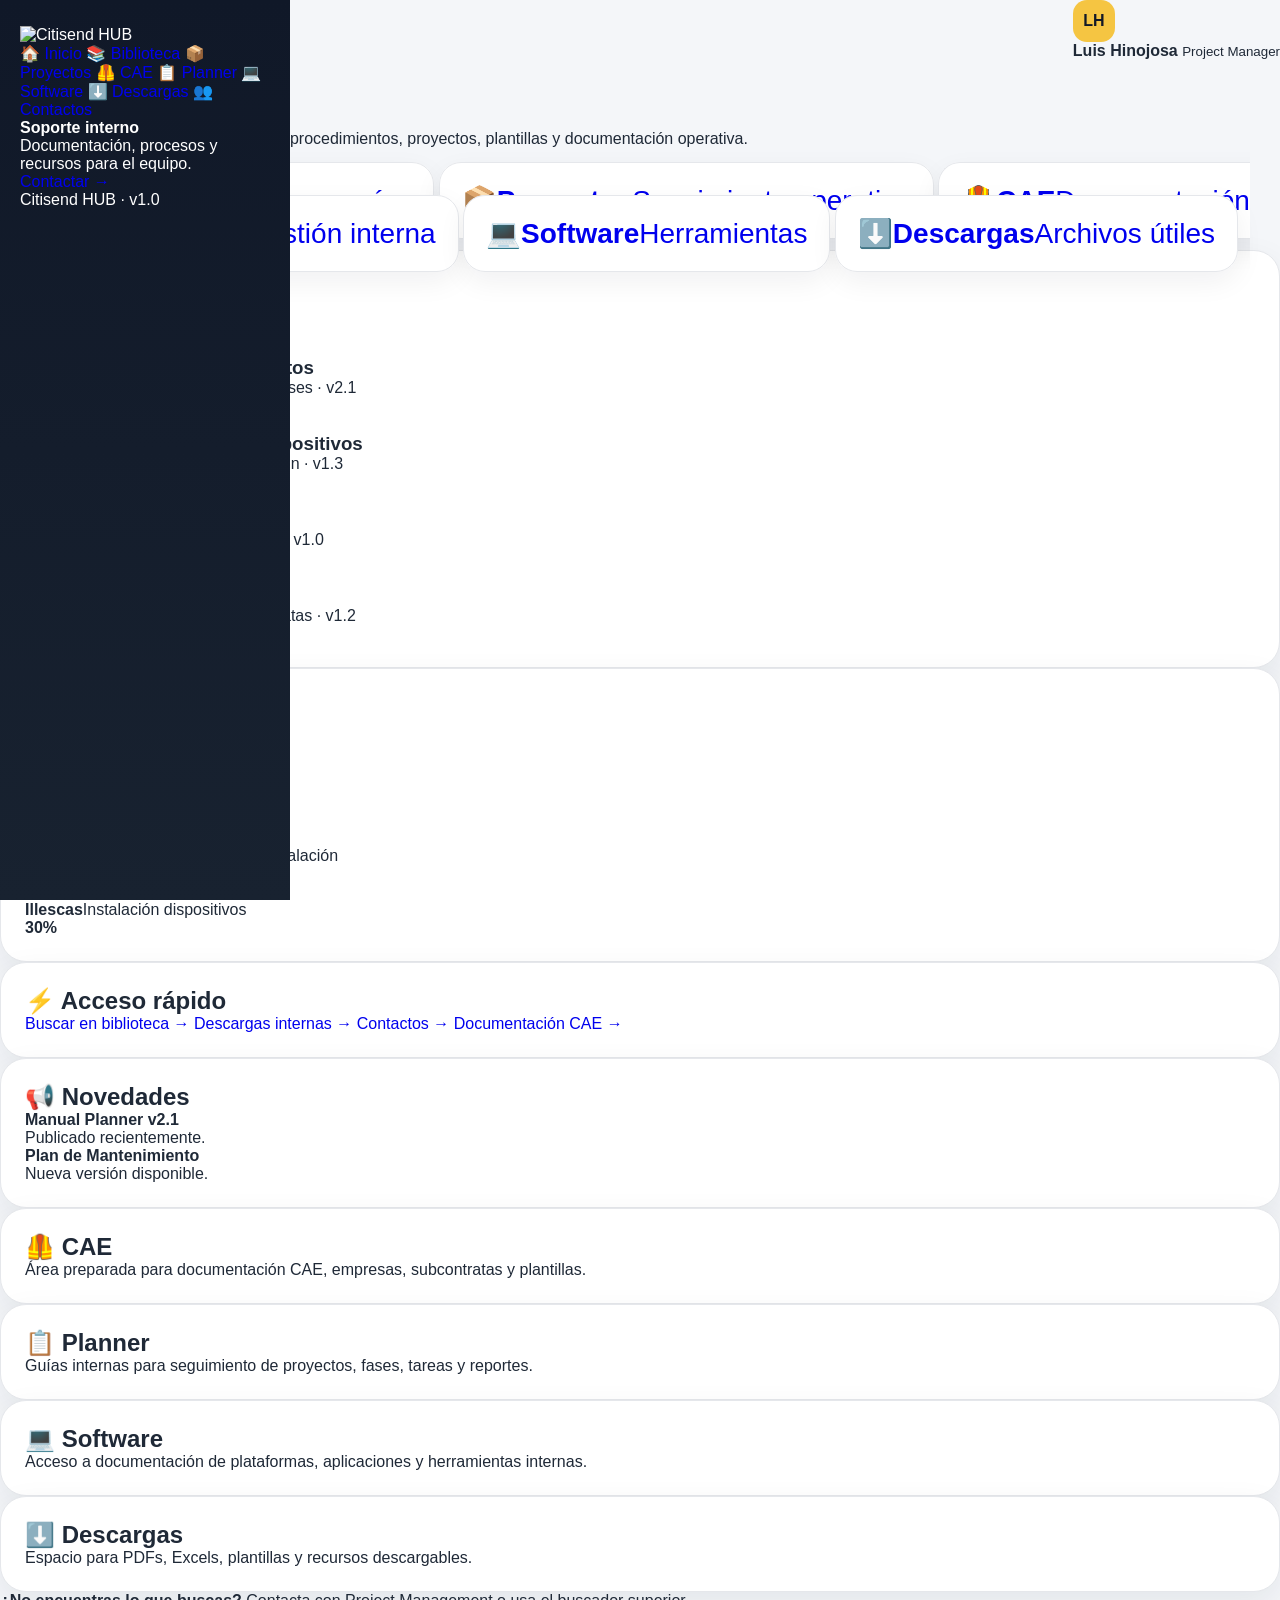
==== index.html @ 355d7759 "Add files via upload" ====
<!DOCTYPE html>
<html lang="es">
<head>
  <meta charset="UTF-8" />
  <meta name="viewport" content="width=device-width, initial-scale=1.0" />
  <title>Citisend HUB</title>
  <link rel="stylesheet" href="assets/style.css" />
</head>
<body>
  <div class="app-shell">
    <aside class="sidebar">
      <div class="brand-block">
        <img src="assets/logo-citisend.png" alt="Citisend" class="brand-logo" />
        <span class="brand-pill">HUB</span>
      </div>

      <nav class="nav-menu">
        <a href="#inicio" class="active">🏠 <span>Inicio</span></a>
        <a href="#biblioteca">📚 <span>Biblioteca</span></a>
        <a href="#proyectos">📦 <span>Proyectos</span></a>
        <a href="#cae">🦺 <span>CAE</span></a>
        <a href="#planner">📋 <span>Planner</span></a>
        <a href="#software">💻 <span>Software</span></a>
        <a href="#descargas">⬇️ <span>Descargas</span></a>
        <a href="#contactos">👥 <span>Contactos</span></a>
      </nav>

      <div class="sidebar-card">
        <strong>Soporte interno</strong>
        <p>Documentación, procesos y recursos para el equipo.</p>
        <a href="#contactos">Contactar →</a>
      </div>

      <div class="version">Citisend HUB · v1.0</div>
    </aside>

    <main class="main">
      <header class="topbar">
        <div class="search">
          <span>🔍</span>
          <input id="searchInput" type="text" placeholder="Buscar manual, proyecto, plantilla o categoría..." onkeyup="searchDocuments()" />
        </div>
        <div class="profile">
          <div class="avatar">LH</div>
          <div>
            <strong>Luis Hinojosa</strong>
            <small>Project Manager</small>
          </div>
        </div>
      </header>

      <section id="inicio" class="hero">
        <div class="hero-copy">
          <span class="label">Portal interno</span>
          <h1>Citisend <mark>HUB</mark></h1>
          <p>Centro interno para consultar manuales, procedimientos, proyectos, plantillas y documentación operativa.</p>
          <div class="hero-actions">
            <a href="#biblioteca" class="btn primary">Ver biblioteca</a>
            <a href="#proyectos" class="btn secondary">Ver proyectos</a>
          </div>
        </div>
        <div class="hero-logo-card">
          <img src="assets/logo-citisend.png" alt="Citisend" />
        </div>
      </section>

      <section class="quick-access">
        <a href="#biblioteca" class="quick-card">📚<strong>Biblioteca</strong><span>Manuales y guías</span></a>
        <a href="#proyectos" class="quick-card">📦<strong>Proyectos</strong><span>Seguimiento operativo</span></a>
        <a href="#cae" class="quick-card">🦺<strong>CAE</strong><span>Documentación CAE</span></a>
        <a href="#planner" class="quick-card">📋<strong>Planner</strong><span>Gestión interna</span></a>
        <a href="#software" class="quick-card">💻<strong>Software</strong><span>Herramientas</span></a>
        <a href="#descargas" class="quick-card">⬇️<strong>Descargas</strong><span>Archivos útiles</span></a>
      </section>

      <section class="dashboard">
        <div id="biblioteca" class="panel documents-panel">
          <div class="panel-head">
            <div>
              <span class="label">Biblioteca</span>
              <h2>Últimos documentos</h2>
            </div>
            <a href="#">Ver todos →</a>
          </div>

          <div class="documents" id="documentList">
            <article class="document" data-search="planner proyectos teams fases gestion">
              <div class="file-icon pdf">PDF</div>
              <div class="document-info">
                <h3>Manual de Gestión de Proyectos</h3>
                <p>Planner · Teams · Seguimiento por fases · v2.1</p>
              </div>
              <a href="#" class="download">Abrir</a>
            </article>

            <article class="document" data-search="instalacion dispositivos campo bluetooth configuracion">
              <div class="file-icon html">HTML</div>
              <div class="document-info">
                <h3>Manual de Instalación de Dispositivos</h3>
                <p>Instalación · Configuración · Validación · v1.3</p>
              </div>
              <a href="#" class="download">Abrir</a>
            </article>

            <article class="document" data-search="mantenimiento preventivo correctivo incidencias">
              <div class="file-icon pdf">PDF</div>
              <div class="document-info">
                <h3>Plan de Mantenimiento</h3>
                <p>Preventivo · Correctivo · Incidencias · v1.0</p>
              </div>
              <a href="#" class="download">Abrir</a>
            </article>

            <article class="document" data-search="cae coordinacion actividades empresariales subcontratas">
              <div class="file-icon doc">DOC</div>
              <div class="document-info">
                <h3>Documentación CAE</h3>
                <p>Coordinación · Empresas · Subcontratas · v1.2</p>
              </div>
              <a href="#" class="download">Abrir</a>
            </article>
          </div>
        </div>

        <div id="proyectos" class="panel projects-panel">
          <div class="panel-head">
            <div>
              <span class="label">Operaciones</span>
              <h2>Proyectos en curso</h2>
            </div>
          </div>

          <div class="project-list">
            <div class="project"><div><strong>Granada</strong><span>Implantación · Fase 1.2</span></div><b>78%</b><div class="bar"><i style="width:78%"></i></div></div>
            <div class="project"><div><strong>Avilés</strong><span>Mantenimiento y correctivo</span></div><b>62%</b><div class="bar"><i style="width:62%"></i></div></div>
            <div class="project"><div><strong>Alcalá de Guadaíra</strong><span>Seguimiento instalación</span></div><b>45%</b><div class="bar"><i style="width:45%"></i></div></div>
            <div class="project"><div><strong>Illescas</strong><span>Instalación dispositivos</span></div><b>30%</b><div class="bar"><i style="width:30%"></i></div></div>
          </div>
        </div>

        <aside class="right-column">
          <div class="panel small-panel">
            <h2>⚡ Acceso rápido</h2>
            <a href="#biblioteca">Buscar en biblioteca →</a>
            <a href="#descargas">Descargas internas →</a>
            <a href="#contactos">Contactos →</a>
            <a href="#cae">Documentación CAE →</a>
          </div>

          <div class="panel small-panel news">
            <h2>📢 Novedades</h2>
            <p><strong>Manual Planner v2.1</strong><br />Publicado recientemente.</p>
            <p><strong>Plan de Mantenimiento</strong><br />Nueva versión disponible.</p>
          </div>
        </aside>
      </section>

      <section id="cae" class="section-row">
        <div class="panel"><h2>🦺 CAE</h2><p>Área preparada para documentación CAE, empresas, subcontratas y plantillas.</p></div>
        <div id="planner" class="panel"><h2>📋 Planner</h2><p>Guías internas para seguimiento de proyectos, fases, tareas y reportes.</p></div>
      </section>

      <section id="software" class="section-row">
        <div class="panel"><h2>💻 Software</h2><p>Acceso a documentación de plataformas, aplicaciones y herramientas internas.</p></div>
        <div id="descargas" class="panel"><h2>⬇️ Descargas</h2><p>Espacio para PDFs, Excels, plantillas y recursos descargables.</p></div>
      </section>

      <section id="contactos" class="info-strip">
        <strong>¿No encuentras lo que buscas?</strong>
        <span>Contacta con Project Management o usa el buscador superior.</span>
      </section>
    </main>
  </div>

  <script src="assets/app.js"></script>
</body>
</html>
---- assets/style.css ----
:root{
  --dark:#101828;
  --dark-2:#182230;
  --yellow:#f5c542;
  --bg:#f4f6f9;
  --card:#ffffff;
  --text:#1f2937;
  --muted:#667085;
  --line:#e5e7eb;
  --shadow:0 18px 45px rgba(16,24,40,.10);
}

*{
  box-sizing:border-box;
  margin:0;
  padding:0;
}

body{
  font-family:Inter,Segoe UI,Arial,sans-serif;
  background:var(--bg);
  color:var(--text);
}

a{
  text-decoration:none;
}

.hub-layout{
  display:flex;
  min-height:100vh;
}

.sidebar{
  width:290px;
  background:linear-gradient(180deg,var(--dark),var(--dark-2));
  color:white;
  padding:26px 20px;
  position:fixed;
  height:100vh;
  overflow:auto;
}

.sidebar-logo{
  display:flex;
  align-items:center;
  gap:14px;
  margin-bottom:36px;
}

.sidebar-logo img{
  width:145px;
  max-height:54px;
  object-fit:contain;
  background:white;
  padding:8px;
  border-radius:14px;
}

.sidebar-logo span{
  background:var(--yellow);
  color:#111827;
  padding:6px 10px;
  border-radius:999px;
  font-weight:800;
  font-size:13px;
}

.sidebar-menu{
  display:flex;
  flex-direction:column;
  gap:8px;
}

.sidebar-menu a{
  color:#cbd5e1;
  padding:13px 14px;
  border-radius:14px;
  font-weight:600;
  transition:.2s;
}

.sidebar-menu a:hover,
.sidebar-menu a.active{
  background:rgba(245,197,66,.16);
  color:white;
}

.help-card{
  background:rgba(255,255,255,.08);
  border:1px solid rgba(255,255,255,.10);
  border-radius:20px;
  padding:18px;
  margin-top:30px;
}

.help-card h3{
  font-size:17px;
  margin-bottom:8px;
}

.help-card p{
  color:#cbd5e1;
  font-size:14px;
  line-height:1.5;
  margin-bottom:12px;
}

.help-card a{
  color:var(--yellow);
  font-weight:700;
}

.sidebar-footer{
  margin-top:28px;
  color:#94a3b8;
  font-size:13px;
  display:flex;
  flex-direction:column;
  gap:4px;
}

.main-content{
  margin-left:290px;
  width:calc(100% - 290px);
  padding:24px;
}

.topbar{
  display:flex;
  justify-content:space-between;
  align-items:center;
  gap:20px;
  margin-bottom:24px;
}

.search-box{
  flex:1;
  background:white;
  border:1px solid var(--line);
  border-radius:18px;
  padding:14px 18px;
  display:flex;
  align-items:center;
  gap:10px;
  box-shadow:0 8px 24px rgba(16,24,40,.05);
}

.search-box input{
  border:0;
  outline:0;
  width:100%;
  font-size:15px;
}

.user-box{
  background:white;
  border:1px solid var(--line);
  border-radius:18px;
  padding:10px 14px;
  display:flex;
  align-items:center;
  gap:12px;
  min-width:230px;
  box-shadow:0 8px 24px rgba(16,24,40,.05);
}

.avatar{
  width:42px;
  height:42px;
  border-radius:14px;
  background:var(--yellow);
  color:#111827;
  display:flex;
  align-items:center;
  justify-content:center;
  font-weight:900;
}

.user-box strong{
  display:block;
  font-size:14px;
}

.user-box span{
  display:block;
  font-size:12px;
  color:var(--muted);
}

.hero-card{
  background:
    radial-gradient(circle at top right,rgba(245,197,66,.35),transparent 28%),
    linear-gradient(135deg,#111827,#263445);
  color:white;
  border-radius:30px;
  padding:46px;
  display:flex;
  align-items:center;
  gap:36px;
  box-shadow:var(--shadow);
}

.hero-logo{
  width:190px;
  min-width:190px;
  height:120px;
  background:white;
  border-radius:26px;
  display:flex;
  align-items:center;
  justify-content:center;
  padding:22px;
}

.hero-logo img{
  width:100%;
  max-height:78px;
  object-fit:contain;
}

.hero-text p:first-child{
  color:var(--yellow);
  font-weight:800;
  text-transform:uppercase;
  letter-spacing:1.5px;
  font-size:13px;
  margin-bottom:8px;
}

.hero-text h1{
  font-size:52px;
  line-height:1.05;
  margin-bottom:16px;
}

.hero-text h1 span{
  color:var(--yellow);
}

.hero-text p:last-child{
  color:#d0d5dd;
  font-size:18px;
  line-height:1.7;
  max-width:760px;
}

.quick-grid{
  display:grid;
  grid-template-columns:repeat(6,1fr);
  gap:16px;
  margin:24px 0;
}

.quick-card{
  background:white;
  border:1px solid var(--line);
  border-radius:22px;
  padding:22px;
  box-shadow:0 10px 28px rgba(16,24,40,.06);
  transition:.2s;
  font-size:28px;
}

.quick-card:hover{
  transform:translateY(-4px);
  box-shadow:var(--shadow);
}

.quick-card h3{
  font-size:16px;
  margin:12px 0 6px;
}

.quick-card p{
  font-size:13px;
  color:var(--muted);
  line-height:1.4;
}

.dashboard-grid{
  display:grid;
  grid-template-columns:1.35fr 1fr .75fr;
  gap:20px;
  align-items:start;
}

.panel{
  background:white;
  border:1px solid var(--line);
  border-radius:26px;
  padding:24px;
  box-shadow:0 12px 34px rgba(16,24,40,.07);
}

.panel-header{
  display:flex;
  justify-content:space-between;
  align-items:center;
  gap:12px;
  margin-bottom:18px;
}

.panel-header h2,
.mini-panel h2{
  font-size:20px;
}

.panel-header a{
  color:#111827;
  font-weight:800;
  font-size:14px;
}

.document-list{
  display:flex;
  flex-direction:column;
  gap:12px;
}

.document-card{
  display:flex;
  align-items:center;
  gap:14px;
  padding:14px;
  border:1px solid var(--line);
  border-radius:18px;
  transition:.2s;
}

.document-card:hover{
  background:#f9fafb;
  transform:translateX(3px);
}

.doc-icon{
  width:52px;
  height:52px;
  min-width:52px;
  border-radius:16px;
  display:flex;
  align-items:center;
  justify-content:center;
  font-size:12px;
  font-weight:900;
}

.doc-icon.pdf{
  background:#fee4e2;
  color:#b42318;
}

.doc-icon.html{
  background:#dcfae6;
  color:#067647;
}

.document-card h3{
  font-size:15px;
  margin-bottom:5px;
}

.document-card p{
  font-size:13px;
  color:var(--muted);
}

.document-card a{
  margin-left:auto;
  color:#111827;
  background:#f2f4f7;
  border-radius:12px;
  width:38px;
  height:38px;
  display:flex;
  align-items:center;
  justify-content:center;
}

.project-list{
  display:flex;
  flex-direction:column;
  gap:18px;
}

.project-item{
  padding:16px;
  border:1px solid var(--line);
  border-radius:18px;
}

.project-item strong{
  display:block;
  margin-bottom:5px;
}

.project-item span{
  color:var(--muted);
  font-size:13px;
}

.progress{
  height:9px;
  background:#eef2f6;
  border-radius:999px;
  margin-top:14px;
  overflow:hidden;
}

.progress div{
  height:100%;
  background:linear-gradient(90deg,var(--yellow),#ffdc73);
  border-radius:999px;
}

.side-panels{
  display:flex;
  flex-direction:column;
  gap:20px;
}

.mini-panel{
  display:flex;
  flex-direction:column;
  gap:13px;
}

.mini-panel a{
  color:#111827;
  background:#f8fafc;
  border:1px solid var(--line);
  border-radius:14px;
  padding:12px;
  font-weight:700;
}

.mini-panel p{
  color:var(--muted);
  font-size:14px;
  line-height:1.5;
}

.info-bar{
  margin-top:24px;
  background:#fff8df;
  border:1px solid #ffe8a3;
  border-radius:22px;
  padding:18px 22px;
  display:flex;
  justify-content:space-between;
  gap:16px;
  align-items:center;
  color:#6b5300;
  font-weight:700;
}

.info-bar a{
  color:#111827;
}

@media(max-width:1200px){
  .quick-grid{
    grid-template-columns:repeat(3,1fr);
  }

  .dashboard-grid{
    grid-template-columns:1fr;
  }
}

@media(max-width:850px){
  .hub-layout{
    flex-direction:column;
  }

  .sidebar{
    position:relative;
    width:100%;
    height:auto;
  }

  .main-content{
    margin-left:0;
    width:100%;
  }

  .topbar{
    flex-direction:column;
    align-items:stretch;
  }

  .user-box{
    width:100%;
  }

  .hero-card{
    flex-direction:column;
    text-align:center;
    padding:30px 22px;
  }

  .hero-logo{
    width:170px;
    min-width:170px;
  }

  .hero-text h1{
    font-size:38px;
  }

  .quick-grid{
    grid-template-columns:1fr 1fr;
  }

  .info-bar{
    flex-direction:column;
    align-items:flex-start;
  }
}

@media(max-width:520px){
  .main-content{
    padding:14px;
  }

  .quick-grid{
    grid-template-columns:1fr;
  }

  .sidebar-logo{
    flex-direction:column;
    align-items:flex-start;
  }

  .hero-text h1{
    font-size:32px;
  }

  .document-card{
    align-items:flex-start;
  }
}
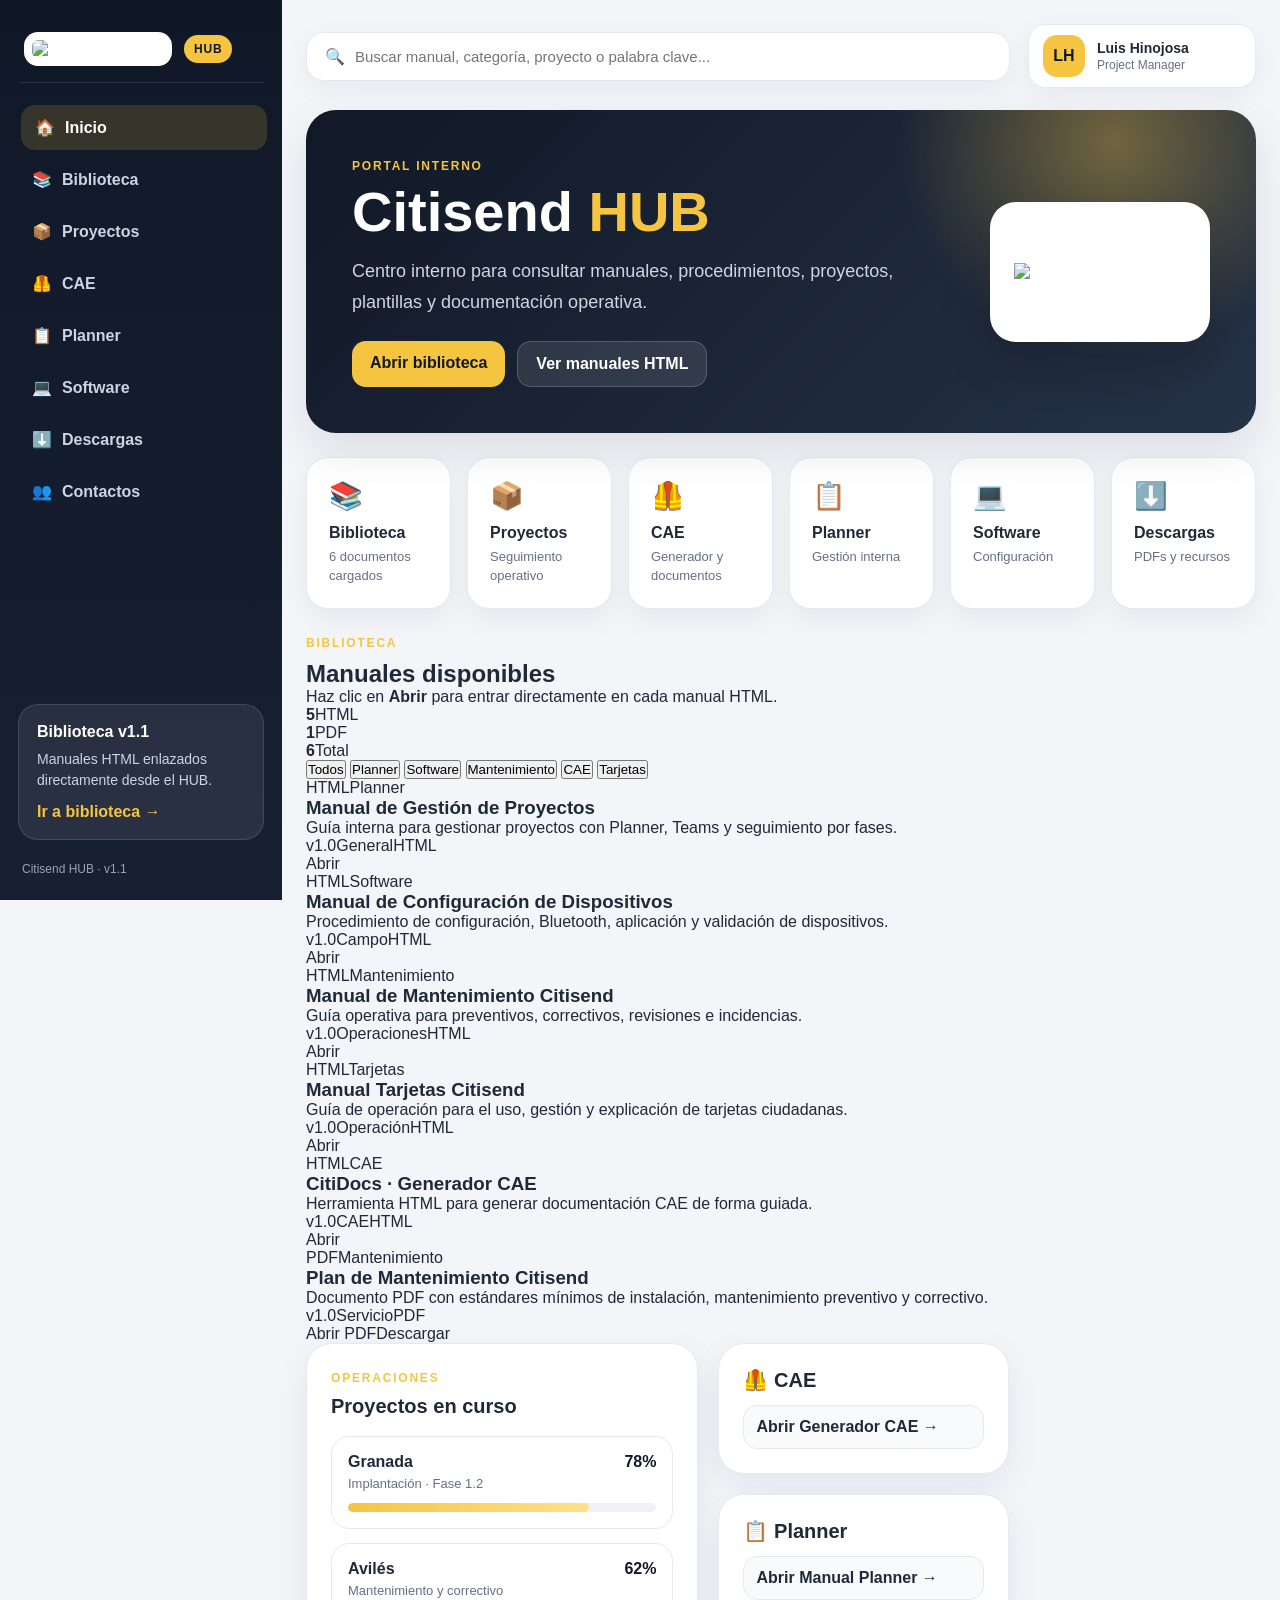
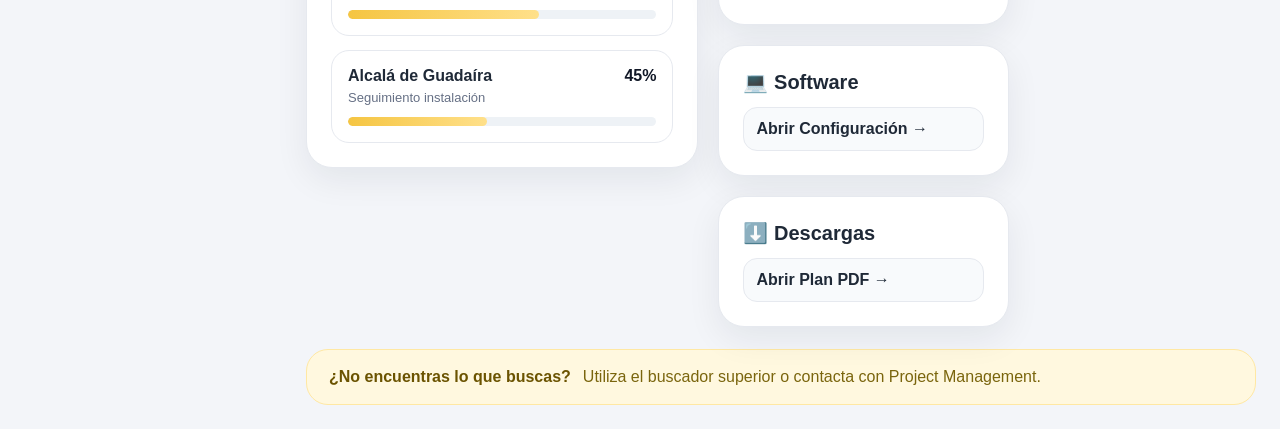
==== commit 69f9e901: "Add files via upload" ====
--- a/index.html
+++ b/index.html
@@ -3,8 +3,8 @@
 <head>
   <meta charset="UTF-8" />
   <meta name="viewport" content="width=device-width, initial-scale=1.0" />
-  <title>Citisend HUB</title>
-  <link rel="stylesheet" href="assets/style.css" />
+  <title>Citisend HUB · Biblioteca</title>
+  <link rel="stylesheet" href="assets/style.css?v=1.1" />
 </head>
 <body>
   <div class="app-shell">
@@ -26,19 +26,19 @@
       </nav>
 
       <div class="sidebar-card">
-        <strong>Soporte interno</strong>
-        <p>Documentación, procesos y recursos para el equipo.</p>
-        <a href="#contactos">Contactar →</a>
+        <strong>Biblioteca v1.1</strong>
+        <p>Manuales HTML enlazados directamente desde el HUB.</p>
+        <a href="#biblioteca">Ir a biblioteca →</a>
       </div>
 
-      <div class="version">Citisend HUB · v1.0</div>
+      <div class="version">Citisend HUB · v1.1</div>
     </aside>
 
     <main class="main">
       <header class="topbar">
         <div class="search">
           <span>🔍</span>
-          <input id="searchInput" type="text" placeholder="Buscar manual, proyecto, plantilla o categoría..." onkeyup="searchDocuments()" />
+          <input id="searchInput" type="text" placeholder="Buscar manual, categoría, proyecto o palabra clave..." oninput="filterLibrary()" />
         </div>
         <div class="profile">
           <div class="avatar">LH</div>
@@ -55,8 +55,8 @@
           <h1>Citisend <mark>HUB</mark></h1>
           <p>Centro interno para consultar manuales, procedimientos, proyectos, plantillas y documentación operativa.</p>
           <div class="hero-actions">
-            <a href="#biblioteca" class="btn primary">Ver biblioteca</a>
-            <a href="#proyectos" class="btn secondary">Ver proyectos</a>
+            <a href="#biblioteca" class="btn primary">Abrir biblioteca</a>
+            <a href="#manuales-html" class="btn secondary">Ver manuales HTML</a>
           </div>
         </div>
         <div class="hero-logo-card">
@@ -65,113 +65,115 @@
       </section>
 
       <section class="quick-access">
-        <a href="#biblioteca" class="quick-card">📚<strong>Biblioteca</strong><span>Manuales y guías</span></a>
+        <a href="#biblioteca" class="quick-card">📚<strong>Biblioteca</strong><span>6 documentos cargados</span></a>
         <a href="#proyectos" class="quick-card">📦<strong>Proyectos</strong><span>Seguimiento operativo</span></a>
-        <a href="#cae" class="quick-card">🦺<strong>CAE</strong><span>Documentación CAE</span></a>
+        <a href="#cae" class="quick-card">🦺<strong>CAE</strong><span>Generador y documentos</span></a>
         <a href="#planner" class="quick-card">📋<strong>Planner</strong><span>Gestión interna</span></a>
-        <a href="#software" class="quick-card">💻<strong>Software</strong><span>Herramientas</span></a>
-        <a href="#descargas" class="quick-card">⬇️<strong>Descargas</strong><span>Archivos útiles</span></a>
+        <a href="#software" class="quick-card">💻<strong>Software</strong><span>Configuración</span></a>
+        <a href="#descargas" class="quick-card">⬇️<strong>Descargas</strong><span>PDFs y recursos</span></a>
       </section>
 
-      <section class="dashboard">
-        <div id="biblioteca" class="panel documents-panel">
-          <div class="panel-head">
-            <div>
-              <span class="label">Biblioteca</span>
-              <h2>Últimos documentos</h2>
-            </div>
-            <a href="#">Ver todos →</a>
+      <section id="biblioteca" class="library-panel">
+        <div class="library-header">
+          <div>
+            <span class="label">Biblioteca</span>
+            <h2>Manuales disponibles</h2>
+            <p>Haz clic en <strong>Abrir</strong> para entrar directamente en cada manual HTML.</p>
           </div>
-
-          <div class="documents" id="documentList">
-            <article class="document" data-search="planner proyectos teams fases gestion">
-              <div class="file-icon pdf">PDF</div>
-              <div class="document-info">
-                <h3>Manual de Gestión de Proyectos</h3>
-                <p>Planner · Teams · Seguimiento por fases · v2.1</p>
-              </div>
-              <a href="#" class="download">Abrir</a>
-            </article>
-
-            <article class="document" data-search="instalacion dispositivos campo bluetooth configuracion">
-              <div class="file-icon html">HTML</div>
-              <div class="document-info">
-                <h3>Manual de Instalación de Dispositivos</h3>
-                <p>Instalación · Configuración · Validación · v1.3</p>
-              </div>
-              <a href="#" class="download">Abrir</a>
-            </article>
-
-            <article class="document" data-search="mantenimiento preventivo correctivo incidencias">
-              <div class="file-icon pdf">PDF</div>
-              <div class="document-info">
-                <h3>Plan de Mantenimiento</h3>
-                <p>Preventivo · Correctivo · Incidencias · v1.0</p>
-              </div>
-              <a href="#" class="download">Abrir</a>
-            </article>
-
-            <article class="document" data-search="cae coordinacion actividades empresariales subcontratas">
-              <div class="file-icon doc">DOC</div>
-              <div class="document-info">
-                <h3>Documentación CAE</h3>
-                <p>Coordinación · Empresas · Subcontratas · v1.2</p>
-              </div>
-              <a href="#" class="download">Abrir</a>
-            </article>
+          <div class="library-stats">
+            <div><strong>5</strong><span>HTML</span></div>
+            <div><strong>1</strong><span>PDF</span></div>
+            <div><strong>6</strong><span>Total</span></div>
           </div>
         </div>
 
+        <div class="filter-row">
+          <button class="filter-btn active" data-filter="todos" onclick="setFilter('todos')">Todos</button>
+          <button class="filter-btn" data-filter="planner" onclick="setFilter('planner')">Planner</button>
+          <button class="filter-btn" data-filter="software" onclick="setFilter('software')">Software</button>
+          <button class="filter-btn" data-filter="mantenimiento" onclick="setFilter('mantenimiento')">Mantenimiento</button>
+          <button class="filter-btn" data-filter="cae" onclick="setFilter('cae')">CAE</button>
+          <button class="filter-btn" data-filter="tarjetas" onclick="setFilter('tarjetas')">Tarjetas</button>
+        </div>
+
+        <div id="manuales-html" class="library-grid">
+          <article class="manual-card" data-category="planner" data-search="manual gestion proyectos planner teams fases seguimiento project management">
+            <div class="manual-top"><span class="manual-icon html">HTML</span><span class="category-pill">Planner</span></div>
+            <h3>Manual de Gestión de Proyectos</h3>
+            <p>Guía interna para gestionar proyectos con Planner, Teams y seguimiento por fases.</p>
+            <div class="manual-meta"><span>v1.0</span><span>General</span><span>HTML</span></div>
+            <div class="manual-actions"><a href="manuales/gestion-proyectos.html" target="_blank" class="open-btn">Abrir</a></div>
+          </article>
+
+          <article class="manual-card" data-category="software" data-search="manual configuracion dispositivos citiservice bluetooth instalacion app dispositivos">
+            <div class="manual-top"><span class="manual-icon html">HTML</span><span class="category-pill">Software</span></div>
+            <h3>Manual de Configuración de Dispositivos</h3>
+            <p>Procedimiento de configuración, Bluetooth, aplicación y validación de dispositivos.</p>
+            <div class="manual-meta"><span>v1.0</span><span>Campo</span><span>HTML</span></div>
+            <div class="manual-actions"><a href="manuales/configuracion-dispositivos.html" target="_blank" class="open-btn">Abrir</a></div>
+          </article>
+
+          <article class="manual-card" data-category="mantenimiento" data-search="manual mantenimiento citisend preventivo correctivo incidencias servicio">
+            <div class="manual-top"><span class="manual-icon html">HTML</span><span class="category-pill">Mantenimiento</span></div>
+            <h3>Manual de Mantenimiento Citisend</h3>
+            <p>Guía operativa para preventivos, correctivos, revisiones e incidencias.</p>
+            <div class="manual-meta"><span>v1.0</span><span>Operaciones</span><span>HTML</span></div>
+            <div class="manual-actions"><a href="manuales/mantenimiento-citisend.html" target="_blank" class="open-btn">Abrir</a></div>
+          </article>
+
+          <article class="manual-card" data-category="tarjetas" data-search="manual tarjetas ciudadanas citisend guia operacion tarjetas usuarios">
+            <div class="manual-top"><span class="manual-icon html">HTML</span><span class="category-pill">Tarjetas</span></div>
+            <h3>Manual Tarjetas Citisend</h3>
+            <p>Guía de operación para el uso, gestión y explicación de tarjetas ciudadanas.</p>
+            <div class="manual-meta"><span>v1.0</span><span>Operación</span><span>HTML</span></div>
+            <div class="manual-actions"><a href="manuales/tarjetas-citisend.html" target="_blank" class="open-btn">Abrir</a></div>
+          </article>
+
+          <article class="manual-card" data-category="cae" data-search="generador cae citidocs coordinacion actividades empresariales subcontratas documento">
+            <div class="manual-top"><span class="manual-icon html">HTML</span><span class="category-pill">CAE</span></div>
+            <h3>CitiDocs · Generador CAE</h3>
+            <p>Herramienta HTML para generar documentación CAE de forma guiada.</p>
+            <div class="manual-meta"><span>v1.0</span><span>CAE</span><span>HTML</span></div>
+            <div class="manual-actions"><a href="manuales/generador-cae.html" target="_blank" class="open-btn">Abrir</a></div>
+          </article>
+
+          <article class="manual-card" data-category="mantenimiento" data-search="plan mantenimiento servicio instalacion preventivo correctivo pdf calidad auditorias">
+            <div class="manual-top"><span class="manual-icon pdf">PDF</span><span class="category-pill">Mantenimiento</span></div>
+            <h3>Plan de Mantenimiento Citisend</h3>
+            <p>Documento PDF con estándares mínimos de instalación, mantenimiento preventivo y correctivo.</p>
+            <div class="manual-meta"><span>v1.0</span><span>Servicio</span><span>PDF</span></div>
+            <div class="manual-actions"><a href="docs/plan-mantenimiento-citisend.pdf" target="_blank" class="open-btn">Abrir PDF</a><a href="docs/plan-mantenimiento-citisend.pdf" download class="download-btn">Descargar</a></div>
+          </article>
+        </div>
+
+        <div id="emptyState" class="empty-state" hidden>No se han encontrado documentos con ese filtro o búsqueda.</div>
+      </section>
+
+      <section class="dashboard compact-dashboard">
         <div id="proyectos" class="panel projects-panel">
-          <div class="panel-head">
-            <div>
-              <span class="label">Operaciones</span>
-              <h2>Proyectos en curso</h2>
-            </div>
-          </div>
-
+          <div class="panel-head"><div><span class="label">Operaciones</span><h2>Proyectos en curso</h2></div></div>
           <div class="project-list">
             <div class="project"><div><strong>Granada</strong><span>Implantación · Fase 1.2</span></div><b>78%</b><div class="bar"><i style="width:78%"></i></div></div>
             <div class="project"><div><strong>Avilés</strong><span>Mantenimiento y correctivo</span></div><b>62%</b><div class="bar"><i style="width:62%"></i></div></div>
             <div class="project"><div><strong>Alcalá de Guadaíra</strong><span>Seguimiento instalación</span></div><b>45%</b><div class="bar"><i style="width:45%"></i></div></div>
-            <div class="project"><div><strong>Illescas</strong><span>Instalación dispositivos</span></div><b>30%</b><div class="bar"><i style="width:30%"></i></div></div>
           </div>
         </div>
 
         <aside class="right-column">
-          <div class="panel small-panel">
-            <h2>⚡ Acceso rápido</h2>
-            <a href="#biblioteca">Buscar en biblioteca →</a>
-            <a href="#descargas">Descargas internas →</a>
-            <a href="#contactos">Contactos →</a>
-            <a href="#cae">Documentación CAE →</a>
-          </div>
-
-          <div class="panel small-panel news">
-            <h2>📢 Novedades</h2>
-            <p><strong>Manual Planner v2.1</strong><br />Publicado recientemente.</p>
-            <p><strong>Plan de Mantenimiento</strong><br />Nueva versión disponible.</p>
-          </div>
+          <div id="cae" class="panel small-panel"><h2>🦺 CAE</h2><a href="manuales/generador-cae.html" target="_blank">Abrir Generador CAE →</a></div>
+          <div id="planner" class="panel small-panel"><h2>📋 Planner</h2><a href="manuales/gestion-proyectos.html" target="_blank">Abrir Manual Planner →</a></div>
+          <div id="software" class="panel small-panel"><h2>💻 Software</h2><a href="manuales/configuracion-dispositivos.html" target="_blank">Abrir Configuración →</a></div>
+          <div id="descargas" class="panel small-panel"><h2>⬇️ Descargas</h2><a href="docs/plan-mantenimiento-citisend.pdf" target="_blank">Abrir Plan PDF →</a></div>
         </aside>
-      </section>
-
-      <section id="cae" class="section-row">
-        <div class="panel"><h2>🦺 CAE</h2><p>Área preparada para documentación CAE, empresas, subcontratas y plantillas.</p></div>
-        <div id="planner" class="panel"><h2>📋 Planner</h2><p>Guías internas para seguimiento de proyectos, fases, tareas y reportes.</p></div>
-      </section>
-
-      <section id="software" class="section-row">
-        <div class="panel"><h2>💻 Software</h2><p>Acceso a documentación de plataformas, aplicaciones y herramientas internas.</p></div>
-        <div id="descargas" class="panel"><h2>⬇️ Descargas</h2><p>Espacio para PDFs, Excels, plantillas y recursos descargables.</p></div>
       </section>
 
       <section id="contactos" class="info-strip">
         <strong>¿No encuentras lo que buscas?</strong>
-        <span>Contacta con Project Management o usa el buscador superior.</span>
+        <span>Utiliza el buscador superior o contacta con Project Management.</span>
       </section>
     </main>
   </div>
 
-  <script src="assets/app.js"></script>
+  <script src="assets/app.js?v=1.1"></script>
 </body>
 </html>
--- a/assets/style.css
+++ b/assets/style.css
@@ -1,542 +1,50 @@
 :root{
   --dark:#101828;
-  --dark-2:#182230;
+  --dark2:#172033;
   --yellow:#f5c542;
-  --bg:#f4f6f9;
+  --yellow2:#ffe08a;
+  --bg:#f3f5f9;
   --card:#ffffff;
   --text:#1f2937;
   --muted:#667085;
-  --line:#e5e7eb;
+  --line:#e6e9ef;
   --shadow:0 18px 45px rgba(16,24,40,.10);
 }
 
-*{
-  box-sizing:border-box;
-  margin:0;
-  padding:0;
-}
+*{box-sizing:border-box;margin:0;padding:0}
+html{scroll-behavior:smooth}
+body{font-family:Inter,Segoe UI,Arial,sans-serif;background:var(--bg);color:var(--text)}
+a{text-decoration:none;color:inherit}
 
-body{
-  font-family:Inter,Segoe UI,Arial,sans-serif;
-  background:var(--bg);
-  color:var(--text);
-}
+.app-shell{min-height:100vh;display:flex}
+.sidebar{position:fixed;inset:0 auto 0 0;width:282px;background:linear-gradient(180deg,var(--dark),var(--dark2));color:#fff;padding:24px 18px;display:flex;flex-direction:column;gap:22px;overflow:auto;z-index:10}
+.brand-block{display:flex;align-items:center;gap:12px;padding:8px 6px 16px;border-bottom:1px solid rgba(255,255,255,.10)}
+.brand-logo{width:148px;height:auto;max-height:58px;object-fit:contain;background:#fff;border-radius:14px;padding:8px;display:block}
+.brand-pill{background:var(--yellow);color:#111827;font-weight:900;font-size:12px;letter-spacing:.8px;padding:7px 10px;border-radius:999px}
+.nav-menu{display:flex;flex-direction:column;gap:7px}
+.nav-menu a{display:flex;align-items:center;gap:10px;color:#cbd5e1;font-weight:700;padding:13px 14px;border-radius:14px;transition:.18s ease}
+.nav-menu a:hover,.nav-menu a.active{background:rgba(245,197,66,.16);color:#fff;transform:translateX(3px)}
+.sidebar-card{margin-top:auto;background:rgba(255,255,255,.08);border:1px solid rgba(255,255,255,.12);border-radius:20px;padding:18px}
+.sidebar-card strong{display:block;margin-bottom:8px}.sidebar-card p{font-size:14px;color:#cbd5e1;line-height:1.5;margin-bottom:12px}.sidebar-card a{color:var(--yellow);font-weight:800}.version{font-size:12px;color:#98a2b3;padding:0 4px}
 
-a{
-  text-decoration:none;
-}
+.main{margin-left:282px;width:calc(100% - 282px);padding:24px;min-height:100vh}
+.topbar{display:flex;align-items:center;justify-content:space-between;gap:18px;margin-bottom:22px}
+.search{flex:1;background:#fff;border:1px solid var(--line);border-radius:18px;padding:14px 18px;display:flex;align-items:center;gap:10px;box-shadow:0 8px 26px rgba(16,24,40,.05)}
+.search input{width:100%;border:0;outline:0;font-size:15px;background:transparent}.profile{min-width:228px;background:#fff;border:1px solid var(--line);border-radius:18px;padding:10px 14px;display:flex;align-items:center;gap:12px;box-shadow:0 8px 26px rgba(16,24,40,.05)}
+.avatar{width:42px;height:42px;border-radius:14px;background:var(--yellow);color:#111827;display:grid;place-items:center;font-weight:900}.profile strong{display:block;font-size:14px}.profile small{display:block;color:var(--muted);font-size:12px;margin-top:2px}
 
-.hub-layout{
-  display:flex;
-  min-height:100vh;
-}
+.hero{position:relative;overflow:hidden;background:radial-gradient(circle at 85% 10%,rgba(245,197,66,.38),transparent 25%),linear-gradient(135deg,#111827,#253246);border-radius:30px;padding:46px;display:flex;align-items:center;justify-content:space-between;gap:36px;box-shadow:var(--shadow);color:#fff}
+.hero-copy{max-width:760px}.label{display:inline-block;color:var(--yellow);text-transform:uppercase;letter-spacing:1.8px;font-size:12px;font-weight:900;margin-bottom:10px}.hero h1{font-size:56px;line-height:1.02;margin-bottom:16px}.hero mark{background:transparent;color:var(--yellow)}.hero p{color:#d0d5dd;font-size:18px;line-height:1.7}.hero-actions{display:flex;gap:12px;flex-wrap:wrap;margin-top:24px}.btn{padding:13px 18px;border-radius:14px;font-weight:900}.btn.primary{background:var(--yellow);color:#111827}.btn.secondary{background:rgba(255,255,255,.10);color:#fff;border:1px solid rgba(255,255,255,.18)}
+.hero-logo-card{width:220px;min-width:220px;height:140px;background:#fff;border-radius:26px;padding:24px;display:grid;place-items:center;box-shadow:0 20px 50px rgba(0,0,0,.20)}.hero-logo-card img{width:100%;max-height:90px;object-fit:contain;display:block}
 
-.sidebar{
-  width:290px;
-  background:linear-gradient(180deg,var(--dark),var(--dark-2));
-  color:white;
-  padding:26px 20px;
-  position:fixed;
-  height:100vh;
-  overflow:auto;
-}
+.quick-access{display:grid;grid-template-columns:repeat(6,1fr);gap:16px;margin:24px 0}.quick-card{background:#fff;border:1px solid var(--line);border-radius:22px;padding:22px;min-height:135px;box-shadow:0 10px 28px rgba(16,24,40,.06);transition:.18s ease;font-size:27px}.quick-card:hover{transform:translateY(-5px);box-shadow:var(--shadow)}.quick-card strong{display:block;font-size:16px;margin:12px 0 6px}.quick-card span{display:block;color:var(--muted);font-size:13px;line-height:1.45}
 
-.sidebar-logo{
-  display:flex;
-  align-items:center;
-  gap:14px;
-  margin-bottom:36px;
-}
+.dashboard{display:grid;grid-template-columns:1.35fr 1fr .78fr;gap:20px;align-items:start}.panel{background:#fff;border:1px solid var(--line);border-radius:26px;padding:24px;box-shadow:0 12px 34px rgba(16,24,40,.07)}.panel-head{display:flex;justify-content:space-between;align-items:flex-start;gap:14px;margin-bottom:18px}.panel h2{font-size:20px}.panel-head a{font-weight:900;font-size:14px;color:#111827}
+.documents{display:flex;flex-direction:column;gap:12px}.document{display:flex;align-items:center;gap:14px;border:1px solid var(--line);border-radius:18px;padding:14px;transition:.18s ease}.document:hover{background:#f9fafb;transform:translateX(3px)}.file-icon{width:52px;height:52px;min-width:52px;border-radius:16px;display:grid;place-items:center;font-size:12px;font-weight:900}.file-icon.pdf{background:#fee4e2;color:#b42318}.file-icon.html{background:#dcfae6;color:#067647}.file-icon.doc{background:#e0e7ff;color:#3538cd}.document-info h3{font-size:15px;margin-bottom:5px}.document-info p{font-size:13px;color:var(--muted);line-height:1.35}.download{margin-left:auto;background:#f2f4f7;border-radius:12px;padding:10px 12px;font-weight:900;font-size:13px;color:#111827}
+.project-list{display:flex;flex-direction:column;gap:14px}.project{display:grid;grid-template-columns:1fr auto;gap:12px;border:1px solid var(--line);border-radius:18px;padding:16px}.project strong{display:block;margin-bottom:5px}.project span{display:block;color:var(--muted);font-size:13px}.project b{color:#111827}.bar{grid-column:1 / -1;height:9px;background:#eef2f6;border-radius:999px;overflow:hidden}.bar i{display:block;height:100%;background:linear-gradient(90deg,var(--yellow),var(--yellow2));border-radius:999px}
+.right-column{display:flex;flex-direction:column;gap:20px}.small-panel{display:flex;flex-direction:column;gap:13px}.small-panel a{background:#f8fafc;border:1px solid var(--line);border-radius:14px;padding:12px;font-weight:800}.small-panel p{font-size:14px;color:var(--muted);line-height:1.5}.news strong{color:#111827}
+.section-row{display:grid;grid-template-columns:1fr 1fr;gap:20px;margin-top:20px}.section-row p{color:var(--muted);line-height:1.6;margin-top:8px}.info-strip{margin-top:22px;background:#fff8df;border:1px solid #ffe8a3;border-radius:22px;padding:18px 22px;display:flex;gap:12px;align-items:center;flex-wrap:wrap;color:#6b5300}.info-strip span{color:#7a650d}
 
-.sidebar-logo img{
-  width:145px;
-  max-height:54px;
-  object-fit:contain;
-  background:white;
-  padding:8px;
-  border-radius:14px;
-}
-
-.sidebar-logo span{
-  background:var(--yellow);
-  color:#111827;
-  padding:6px 10px;
-  border-radius:999px;
-  font-weight:800;
-  font-size:13px;
-}
-
-.sidebar-menu{
-  display:flex;
-  flex-direction:column;
-  gap:8px;
-}
-
-.sidebar-menu a{
-  color:#cbd5e1;
-  padding:13px 14px;
-  border-radius:14px;
-  font-weight:600;
-  transition:.2s;
-}
-
-.sidebar-menu a:hover,
-.sidebar-menu a.active{
-  background:rgba(245,197,66,.16);
-  color:white;
-}
-
-.help-card{
-  background:rgba(255,255,255,.08);
-  border:1px solid rgba(255,255,255,.10);
-  border-radius:20px;
-  padding:18px;
-  margin-top:30px;
-}
-
-.help-card h3{
-  font-size:17px;
-  margin-bottom:8px;
-}
-
-.help-card p{
-  color:#cbd5e1;
-  font-size:14px;
-  line-height:1.5;
-  margin-bottom:12px;
-}
-
-.help-card a{
-  color:var(--yellow);
-  font-weight:700;
-}
-
-.sidebar-footer{
-  margin-top:28px;
-  color:#94a3b8;
-  font-size:13px;
-  display:flex;
-  flex-direction:column;
-  gap:4px;
-}
-
-.main-content{
-  margin-left:290px;
-  width:calc(100% - 290px);
-  padding:24px;
-}
-
-.topbar{
-  display:flex;
-  justify-content:space-between;
-  align-items:center;
-  gap:20px;
-  margin-bottom:24px;
-}
-
-.search-box{
-  flex:1;
-  background:white;
-  border:1px solid var(--line);
-  border-radius:18px;
-  padding:14px 18px;
-  display:flex;
-  align-items:center;
-  gap:10px;
-  box-shadow:0 8px 24px rgba(16,24,40,.05);
-}
-
-.search-box input{
-  border:0;
-  outline:0;
-  width:100%;
-  font-size:15px;
-}
-
-.user-box{
-  background:white;
-  border:1px solid var(--line);
-  border-radius:18px;
-  padding:10px 14px;
-  display:flex;
-  align-items:center;
-  gap:12px;
-  min-width:230px;
-  box-shadow:0 8px 24px rgba(16,24,40,.05);
-}
-
-.avatar{
-  width:42px;
-  height:42px;
-  border-radius:14px;
-  background:var(--yellow);
-  color:#111827;
-  display:flex;
-  align-items:center;
-  justify-content:center;
-  font-weight:900;
-}
-
-.user-box strong{
-  display:block;
-  font-size:14px;
-}
-
-.user-box span{
-  display:block;
-  font-size:12px;
-  color:var(--muted);
-}
-
-.hero-card{
-  background:
-    radial-gradient(circle at top right,rgba(245,197,66,.35),transparent 28%),
-    linear-gradient(135deg,#111827,#263445);
-  color:white;
-  border-radius:30px;
-  padding:46px;
-  display:flex;
-  align-items:center;
-  gap:36px;
-  box-shadow:var(--shadow);
-}
-
-.hero-logo{
-  width:190px;
-  min-width:190px;
-  height:120px;
-  background:white;
-  border-radius:26px;
-  display:flex;
-  align-items:center;
-  justify-content:center;
-  padding:22px;
-}
-
-.hero-logo img{
-  width:100%;
-  max-height:78px;
-  object-fit:contain;
-}
-
-.hero-text p:first-child{
-  color:var(--yellow);
-  font-weight:800;
-  text-transform:uppercase;
-  letter-spacing:1.5px;
-  font-size:13px;
-  margin-bottom:8px;
-}
-
-.hero-text h1{
-  font-size:52px;
-  line-height:1.05;
-  margin-bottom:16px;
-}
-
-.hero-text h1 span{
-  color:var(--yellow);
-}
-
-.hero-text p:last-child{
-  color:#d0d5dd;
-  font-size:18px;
-  line-height:1.7;
-  max-width:760px;
-}
-
-.quick-grid{
-  display:grid;
-  grid-template-columns:repeat(6,1fr);
-  gap:16px;
-  margin:24px 0;
-}
-
-.quick-card{
-  background:white;
-  border:1px solid var(--line);
-  border-radius:22px;
-  padding:22px;
-  box-shadow:0 10px 28px rgba(16,24,40,.06);
-  transition:.2s;
-  font-size:28px;
-}
-
-.quick-card:hover{
-  transform:translateY(-4px);
-  box-shadow:var(--shadow);
-}
-
-.quick-card h3{
-  font-size:16px;
-  margin:12px 0 6px;
-}
-
-.quick-card p{
-  font-size:13px;
-  color:var(--muted);
-  line-height:1.4;
-}
-
-.dashboard-grid{
-  display:grid;
-  grid-template-columns:1.35fr 1fr .75fr;
-  gap:20px;
-  align-items:start;
-}
-
-.panel{
-  background:white;
-  border:1px solid var(--line);
-  border-radius:26px;
-  padding:24px;
-  box-shadow:0 12px 34px rgba(16,24,40,.07);
-}
-
-.panel-header{
-  display:flex;
-  justify-content:space-between;
-  align-items:center;
-  gap:12px;
-  margin-bottom:18px;
-}
-
-.panel-header h2,
-.mini-panel h2{
-  font-size:20px;
-}
-
-.panel-header a{
-  color:#111827;
-  font-weight:800;
-  font-size:14px;
-}
-
-.document-list{
-  display:flex;
-  flex-direction:column;
-  gap:12px;
-}
-
-.document-card{
-  display:flex;
-  align-items:center;
-  gap:14px;
-  padding:14px;
-  border:1px solid var(--line);
-  border-radius:18px;
-  transition:.2s;
-}
-
-.document-card:hover{
-  background:#f9fafb;
-  transform:translateX(3px);
-}
-
-.doc-icon{
-  width:52px;
-  height:52px;
-  min-width:52px;
-  border-radius:16px;
-  display:flex;
-  align-items:center;
-  justify-content:center;
-  font-size:12px;
-  font-weight:900;
-}
-
-.doc-icon.pdf{
-  background:#fee4e2;
-  color:#b42318;
-}
-
-.doc-icon.html{
-  background:#dcfae6;
-  color:#067647;
-}
-
-.document-card h3{
-  font-size:15px;
-  margin-bottom:5px;
-}
-
-.document-card p{
-  font-size:13px;
-  color:var(--muted);
-}
-
-.document-card a{
-  margin-left:auto;
-  color:#111827;
-  background:#f2f4f7;
-  border-radius:12px;
-  width:38px;
-  height:38px;
-  display:flex;
-  align-items:center;
-  justify-content:center;
-}
-
-.project-list{
-  display:flex;
-  flex-direction:column;
-  gap:18px;
-}
-
-.project-item{
-  padding:16px;
-  border:1px solid var(--line);
-  border-radius:18px;
-}
-
-.project-item strong{
-  display:block;
-  margin-bottom:5px;
-}
-
-.project-item span{
-  color:var(--muted);
-  font-size:13px;
-}
-
-.progress{
-  height:9px;
-  background:#eef2f6;
-  border-radius:999px;
-  margin-top:14px;
-  overflow:hidden;
-}
-
-.progress div{
-  height:100%;
-  background:linear-gradient(90deg,var(--yellow),#ffdc73);
-  border-radius:999px;
-}
-
-.side-panels{
-  display:flex;
-  flex-direction:column;
-  gap:20px;
-}
-
-.mini-panel{
-  display:flex;
-  flex-direction:column;
-  gap:13px;
-}
-
-.mini-panel a{
-  color:#111827;
-  background:#f8fafc;
-  border:1px solid var(--line);
-  border-radius:14px;
-  padding:12px;
-  font-weight:700;
-}
-
-.mini-panel p{
-  color:var(--muted);
-  font-size:14px;
-  line-height:1.5;
-}
-
-.info-bar{
-  margin-top:24px;
-  background:#fff8df;
-  border:1px solid #ffe8a3;
-  border-radius:22px;
-  padding:18px 22px;
-  display:flex;
-  justify-content:space-between;
-  gap:16px;
-  align-items:center;
-  color:#6b5300;
-  font-weight:700;
-}
-
-.info-bar a{
-  color:#111827;
-}
-
-@media(max-width:1200px){
-  .quick-grid{
-    grid-template-columns:repeat(3,1fr);
-  }
-
-  .dashboard-grid{
-    grid-template-columns:1fr;
-  }
-}
-
-@media(max-width:850px){
-  .hub-layout{
-    flex-direction:column;
-  }
-
-  .sidebar{
-    position:relative;
-    width:100%;
-    height:auto;
-  }
-
-  .main-content{
-    margin-left:0;
-    width:100%;
-  }
-
-  .topbar{
-    flex-direction:column;
-    align-items:stretch;
-  }
-
-  .user-box{
-    width:100%;
-  }
-
-  .hero-card{
-    flex-direction:column;
-    text-align:center;
-    padding:30px 22px;
-  }
-
-  .hero-logo{
-    width:170px;
-    min-width:170px;
-  }
-
-  .hero-text h1{
-    font-size:38px;
-  }
-
-  .quick-grid{
-    grid-template-columns:1fr 1fr;
-  }
-
-  .info-bar{
-    flex-direction:column;
-    align-items:flex-start;
-  }
-}
-
-@media(max-width:520px){
-  .main-content{
-    padding:14px;
-  }
-
-  .quick-grid{
-    grid-template-columns:1fr;
-  }
-
-  .sidebar-logo{
-    flex-direction:column;
-    align-items:flex-start;
-  }
-
-  .hero-text h1{
-    font-size:32px;
-  }
-
-  .document-card{
-    align-items:flex-start;
-  }
-}
+@media(max-width:1250px){.quick-access{grid-template-columns:repeat(3,1fr)}.dashboard{grid-template-columns:1fr}.right-column{display:grid;grid-template-columns:1fr 1fr}}
+@media(max-width:860px){.app-shell{display:block}.sidebar{position:relative;width:100%;height:auto}.main{margin-left:0;width:100%;padding:16px}.topbar{flex-direction:column;align-items:stretch}.profile{width:100%;min-width:0}.hero{flex-direction:column;text-align:center;padding:32px 22px}.hero h1{font-size:40px}.hero-logo-card{width:190px;min-width:190px}.quick-access{grid-template-columns:1fr 1fr}.right-column,.section-row{grid-template-columns:1fr}.document{align-items:flex-start}.download{margin-left:0}}
+@media(max-width:540px){.brand-block{flex-wrap:wrap}.brand-logo{width:138px}.quick-access{grid-template-columns:1fr}.hero h1{font-size:34px}.hero p{font-size:16px}.panel{padding:18px}.document{flex-wrap:wrap}.download{width:100%;text-align:center}.project{grid-template-columns:1fr}.project b{display:none}}
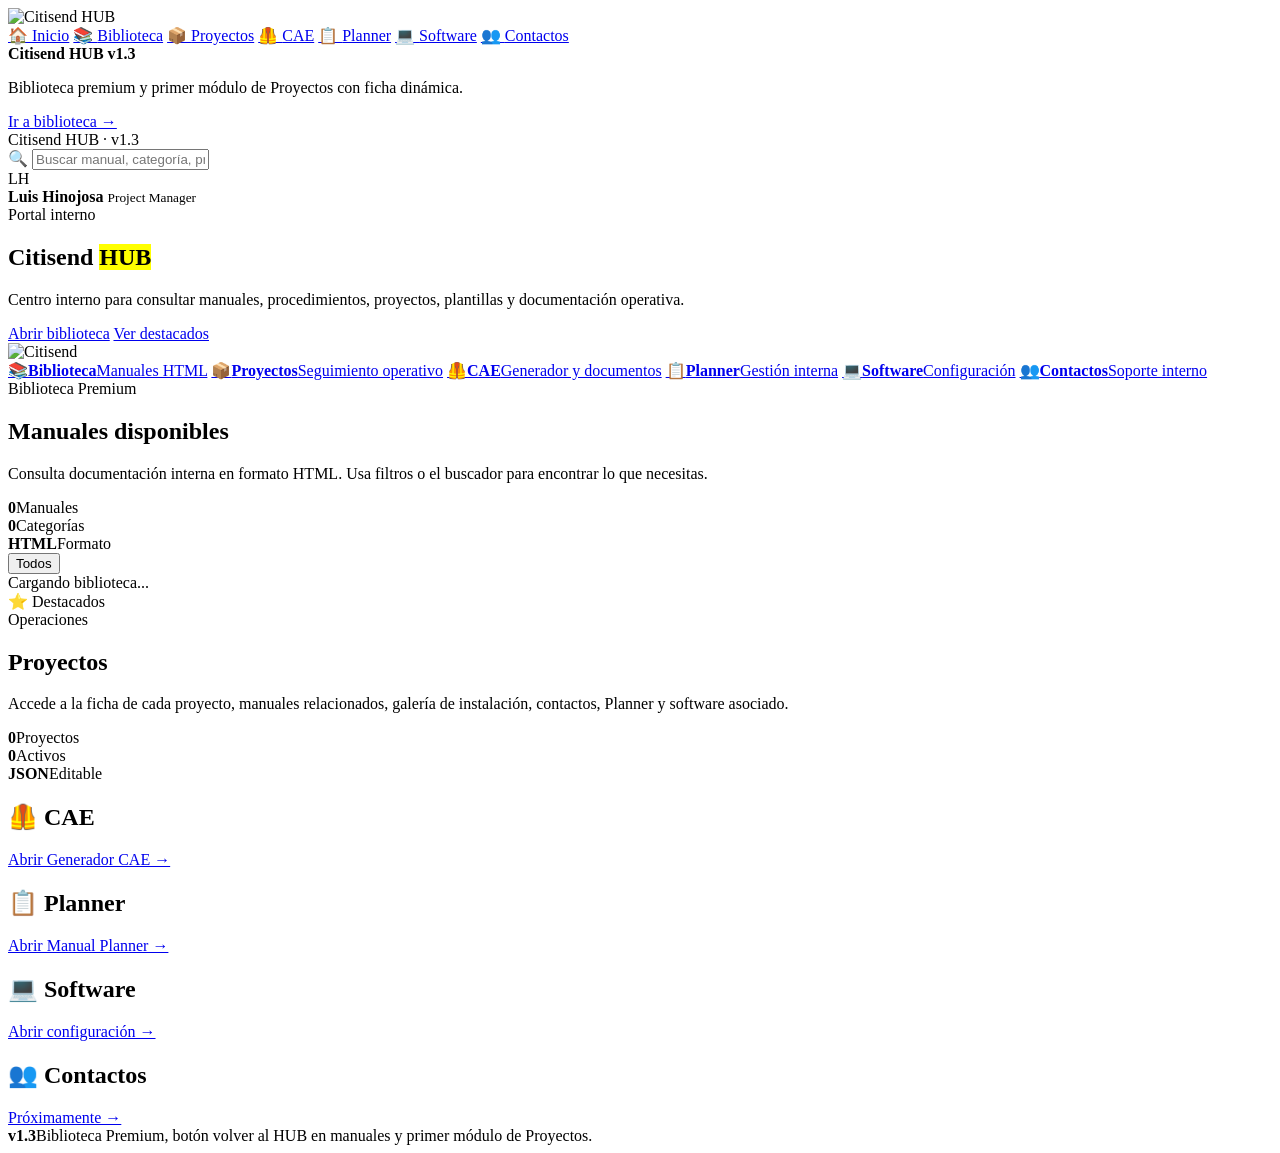
==== commit d6b8696b: "Add files via upload" ====
--- a/index.html
+++ b/index.html
@@ -3,8 +3,8 @@
 <head>
   <meta charset="UTF-8" />
   <meta name="viewport" content="width=device-width, initial-scale=1.0" />
-  <title>Citisend HUB · Biblioteca</title>
-  <link rel="stylesheet" href="assets/style.css?v=1.1" />
+  <title>Citisend HUB · Proyectos</title>
+  <link rel="stylesheet" href="assets/style.css?v=1.3" />
 </head>
 <body>
   <div class="app-shell">
@@ -21,24 +21,23 @@
         <a href="#cae">🦺 <span>CAE</span></a>
         <a href="#planner">📋 <span>Planner</span></a>
         <a href="#software">💻 <span>Software</span></a>
-        <a href="#descargas">⬇️ <span>Descargas</span></a>
         <a href="#contactos">👥 <span>Contactos</span></a>
       </nav>
 
       <div class="sidebar-card">
-        <strong>Biblioteca v1.1</strong>
-        <p>Manuales HTML enlazados directamente desde el HUB.</p>
+        <strong>Citisend HUB v1.3</strong>
+        <p>Biblioteca premium y primer módulo de Proyectos con ficha dinámica.</p>
         <a href="#biblioteca">Ir a biblioteca →</a>
       </div>
 
-      <div class="version">Citisend HUB · v1.1</div>
+      <div class="version">Citisend HUB · v1.3</div>
     </aside>
 
     <main class="main">
       <header class="topbar">
         <div class="search">
           <span>🔍</span>
-          <input id="searchInput" type="text" placeholder="Buscar manual, categoría, proyecto o palabra clave..." oninput="filterLibrary()" />
+          <input id="searchInput" type="text" placeholder="Buscar manual, categoría, proyecto o palabra clave..." />
         </div>
         <div class="profile">
           <div class="avatar">LH</div>
@@ -56,7 +55,7 @@
           <p>Centro interno para consultar manuales, procedimientos, proyectos, plantillas y documentación operativa.</p>
           <div class="hero-actions">
             <a href="#biblioteca" class="btn primary">Abrir biblioteca</a>
-            <a href="#manuales-html" class="btn secondary">Ver manuales HTML</a>
+            <a href="#destacados" class="btn secondary">Ver destacados</a>
           </div>
         </div>
         <div class="hero-logo-card">
@@ -65,115 +64,75 @@
       </section>
 
       <section class="quick-access">
-        <a href="#biblioteca" class="quick-card">📚<strong>Biblioteca</strong><span>6 documentos cargados</span></a>
+        <a href="#biblioteca" class="quick-card">📚<strong>Biblioteca</strong><span>Manuales HTML</span></a>
         <a href="#proyectos" class="quick-card">📦<strong>Proyectos</strong><span>Seguimiento operativo</span></a>
         <a href="#cae" class="quick-card">🦺<strong>CAE</strong><span>Generador y documentos</span></a>
         <a href="#planner" class="quick-card">📋<strong>Planner</strong><span>Gestión interna</span></a>
         <a href="#software" class="quick-card">💻<strong>Software</strong><span>Configuración</span></a>
-        <a href="#descargas" class="quick-card">⬇️<strong>Descargas</strong><span>PDFs y recursos</span></a>
+        <a href="#contactos" class="quick-card">👥<strong>Contactos</strong><span>Soporte interno</span></a>
       </section>
 
-      <section id="biblioteca" class="library-panel">
+      <section id="biblioteca" class="library-panel premium-library">
         <div class="library-header">
           <div>
-            <span class="label">Biblioteca</span>
+            <span class="label">Biblioteca Premium</span>
             <h2>Manuales disponibles</h2>
-            <p>Haz clic en <strong>Abrir</strong> para entrar directamente en cada manual HTML.</p>
+            <p>Consulta documentación interna en formato HTML. Usa filtros o el buscador para encontrar lo que necesitas.</p>
           </div>
           <div class="library-stats">
-            <div><strong>5</strong><span>HTML</span></div>
-            <div><strong>1</strong><span>PDF</span></div>
-            <div><strong>6</strong><span>Total</span></div>
+            <div><strong id="statTotal">0</strong><span>Manuales</span></div>
+            <div><strong id="statCategories">0</strong><span>Categorías</span></div>
+            <div><strong>HTML</strong><span>Formato</span></div>
           </div>
         </div>
 
-        <div class="filter-row">
-          <button class="filter-btn active" data-filter="todos" onclick="setFilter('todos')">Todos</button>
-          <button class="filter-btn" data-filter="planner" onclick="setFilter('planner')">Planner</button>
-          <button class="filter-btn" data-filter="software" onclick="setFilter('software')">Software</button>
-          <button class="filter-btn" data-filter="mantenimiento" onclick="setFilter('mantenimiento')">Mantenimiento</button>
-          <button class="filter-btn" data-filter="cae" onclick="setFilter('cae')">CAE</button>
-          <button class="filter-btn" data-filter="tarjetas" onclick="setFilter('tarjetas')">Tarjetas</button>
+        <div class="library-toolbar">
+          <div class="filter-row" id="filterRow">
+            <button class="filter-btn active" data-filter="todos" type="button">Todos</button>
+          </div>
+          <div class="result-counter" id="resultCounter">Cargando biblioteca...</div>
         </div>
 
-        <div id="manuales-html" class="library-grid">
-          <article class="manual-card" data-category="planner" data-search="manual gestion proyectos planner teams fases seguimiento project management">
-            <div class="manual-top"><span class="manual-icon html">HTML</span><span class="category-pill">Planner</span></div>
-            <h3>Manual de Gestión de Proyectos</h3>
-            <p>Guía interna para gestionar proyectos con Planner, Teams y seguimiento por fases.</p>
-            <div class="manual-meta"><span>v1.0</span><span>General</span><span>HTML</span></div>
-            <div class="manual-actions"><a href="manuales/gestion-proyectos.html" target="_blank" class="open-btn">Abrir</a></div>
-          </article>
-
-          <article class="manual-card" data-category="software" data-search="manual configuracion dispositivos citiservice bluetooth instalacion app dispositivos">
-            <div class="manual-top"><span class="manual-icon html">HTML</span><span class="category-pill">Software</span></div>
-            <h3>Manual de Configuración de Dispositivos</h3>
-            <p>Procedimiento de configuración, Bluetooth, aplicación y validación de dispositivos.</p>
-            <div class="manual-meta"><span>v1.0</span><span>Campo</span><span>HTML</span></div>
-            <div class="manual-actions"><a href="manuales/configuracion-dispositivos.html" target="_blank" class="open-btn">Abrir</a></div>
-          </article>
-
-          <article class="manual-card" data-category="mantenimiento" data-search="manual mantenimiento citisend preventivo correctivo incidencias servicio">
-            <div class="manual-top"><span class="manual-icon html">HTML</span><span class="category-pill">Mantenimiento</span></div>
-            <h3>Manual de Mantenimiento Citisend</h3>
-            <p>Guía operativa para preventivos, correctivos, revisiones e incidencias.</p>
-            <div class="manual-meta"><span>v1.0</span><span>Operaciones</span><span>HTML</span></div>
-            <div class="manual-actions"><a href="manuales/mantenimiento-citisend.html" target="_blank" class="open-btn">Abrir</a></div>
-          </article>
-
-          <article class="manual-card" data-category="tarjetas" data-search="manual tarjetas ciudadanas citisend guia operacion tarjetas usuarios">
-            <div class="manual-top"><span class="manual-icon html">HTML</span><span class="category-pill">Tarjetas</span></div>
-            <h3>Manual Tarjetas Citisend</h3>
-            <p>Guía de operación para el uso, gestión y explicación de tarjetas ciudadanas.</p>
-            <div class="manual-meta"><span>v1.0</span><span>Operación</span><span>HTML</span></div>
-            <div class="manual-actions"><a href="manuales/tarjetas-citisend.html" target="_blank" class="open-btn">Abrir</a></div>
-          </article>
-
-          <article class="manual-card" data-category="cae" data-search="generador cae citidocs coordinacion actividades empresariales subcontratas documento">
-            <div class="manual-top"><span class="manual-icon html">HTML</span><span class="category-pill">CAE</span></div>
-            <h3>CitiDocs · Generador CAE</h3>
-            <p>Herramienta HTML para generar documentación CAE de forma guiada.</p>
-            <div class="manual-meta"><span>v1.0</span><span>CAE</span><span>HTML</span></div>
-            <div class="manual-actions"><a href="manuales/generador-cae.html" target="_blank" class="open-btn">Abrir</a></div>
-          </article>
-
-          <article class="manual-card" data-category="mantenimiento" data-search="plan mantenimiento servicio instalacion preventivo correctivo pdf calidad auditorias">
-            <div class="manual-top"><span class="manual-icon pdf">PDF</span><span class="category-pill">Mantenimiento</span></div>
-            <h3>Plan de Mantenimiento Citisend</h3>
-            <p>Documento PDF con estándares mínimos de instalación, mantenimiento preventivo y correctivo.</p>
-            <div class="manual-meta"><span>v1.0</span><span>Servicio</span><span>PDF</span></div>
-            <div class="manual-actions"><a href="docs/plan-mantenimiento-citisend.pdf" target="_blank" class="open-btn">Abrir PDF</a><a href="docs/plan-mantenimiento-citisend.pdf" download class="download-btn">Descargar</a></div>
-          </article>
+        <div id="destacados" class="featured-strip">
+          <div class="mini-title">⭐ Destacados</div>
+          <div class="featured-list" id="featuredList"></div>
         </div>
 
-        <div id="emptyState" class="empty-state" hidden>No se han encontrado documentos con ese filtro o búsqueda.</div>
+        <div id="manualesGrid" class="library-grid premium-grid"></div>
+        <div id="emptyState" class="empty-state" hidden>No se han encontrado manuales con ese filtro o búsqueda.</div>
+      </section>
+
+      <section id="proyectos" class="projects-hub-panel">
+        <div class="library-header project-hub-header">
+          <div>
+            <span class="label">Operaciones</span>
+            <h2>Proyectos</h2>
+            <p>Accede a la ficha de cada proyecto, manuales relacionados, galería de instalación, contactos, Planner y software asociado.</p>
+          </div>
+          <div class="library-stats project-stats">
+            <div><strong id="statProjects">0</strong><span>Proyectos</span></div>
+            <div><strong id="statActiveProjects">0</strong><span>Activos</span></div>
+            <div><strong>JSON</strong><span>Editable</span></div>
+          </div>
+        </div>
+        <div id="projectsGrid" class="projects-grid"></div>
       </section>
 
       <section class="dashboard compact-dashboard">
-        <div id="proyectos" class="panel projects-panel">
-          <div class="panel-head"><div><span class="label">Operaciones</span><h2>Proyectos en curso</h2></div></div>
-          <div class="project-list">
-            <div class="project"><div><strong>Granada</strong><span>Implantación · Fase 1.2</span></div><b>78%</b><div class="bar"><i style="width:78%"></i></div></div>
-            <div class="project"><div><strong>Avilés</strong><span>Mantenimiento y correctivo</span></div><b>62%</b><div class="bar"><i style="width:62%"></i></div></div>
-            <div class="project"><div><strong>Alcalá de Guadaíra</strong><span>Seguimiento instalación</span></div><b>45%</b><div class="bar"><i style="width:45%"></i></div></div>
-          </div>
-        </div>
-
-        <aside class="right-column">
-          <div id="cae" class="panel small-panel"><h2>🦺 CAE</h2><a href="manuales/generador-cae.html" target="_blank">Abrir Generador CAE →</a></div>
-          <div id="planner" class="panel small-panel"><h2>📋 Planner</h2><a href="manuales/gestion-proyectos.html" target="_blank">Abrir Manual Planner →</a></div>
-          <div id="software" class="panel small-panel"><h2>💻 Software</h2><a href="manuales/configuracion-dispositivos.html" target="_blank">Abrir Configuración →</a></div>
-          <div id="descargas" class="panel small-panel"><h2>⬇️ Descargas</h2><a href="docs/plan-mantenimiento-citisend.pdf" target="_blank">Abrir Plan PDF →</a></div>
+        <aside class="right-column full-row-actions">
+          <div id="cae" class="panel small-panel"><h2>🦺 CAE</h2><a href="manuales/generador-cae.html">Abrir Generador CAE →</a></div>
+          <div id="planner" class="panel small-panel"><h2>📋 Planner</h2><a href="manuales/gestion-proyectos.html">Abrir Manual Planner →</a></div>
+          <div id="software" class="panel small-panel"><h2>💻 Software</h2><a href="manuales/configuracion-dispositivos.html">Abrir configuración →</a></div>
+          <div id="contactos" class="panel small-panel"><h2>👥 Contactos</h2><a href="#">Próximamente →</a></div>
         </aside>
       </section>
 
-      <section id="contactos" class="info-strip">
-        <strong>¿No encuentras lo que buscas?</strong>
-        <span>Utiliza el buscador superior o contacta con Project Management.</span>
+      <section class="info-strip">
+        <strong>v1.3</strong><span>Biblioteca Premium, botón volver al HUB en manuales y primer módulo de Proyectos.</span>
       </section>
     </main>
   </div>
 
-  <script src="assets/app.js?v=1.1"></script>
+  <script src="assets/app.js?v=1.3"></script>
 </body>
 </html>
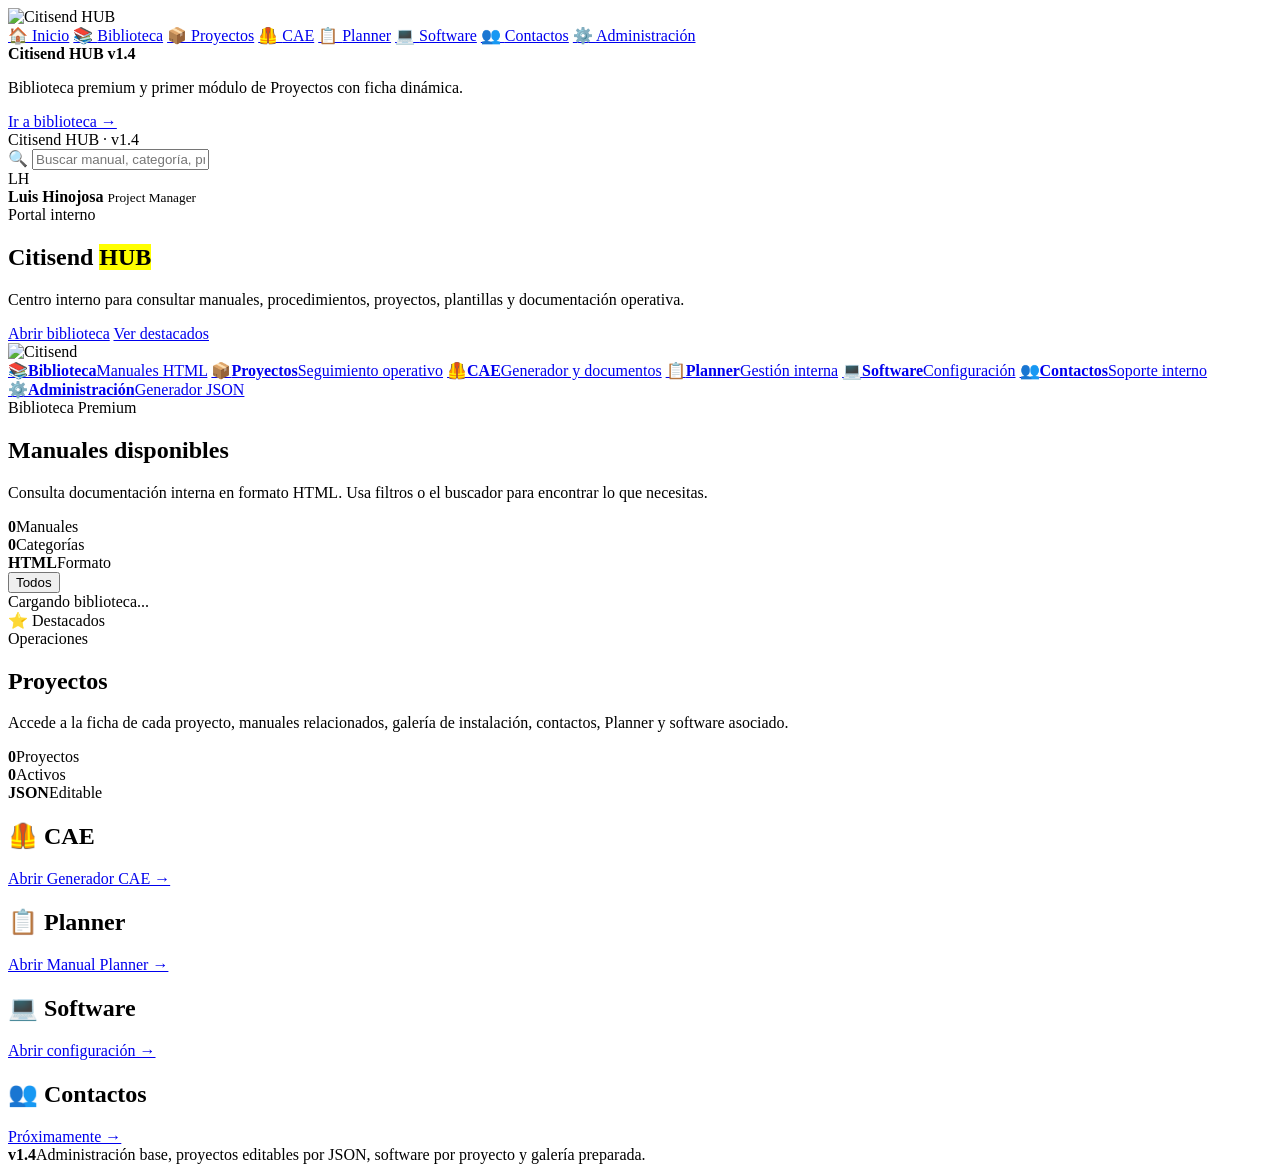
==== commit e4910ee8: "Add files via upload" ====
--- a/index.html
+++ b/index.html
@@ -4,7 +4,7 @@
   <meta charset="UTF-8" />
   <meta name="viewport" content="width=device-width, initial-scale=1.0" />
   <title>Citisend HUB · Proyectos</title>
-  <link rel="stylesheet" href="assets/style.css?v=1.3" />
+  <link rel="stylesheet" href="assets/style.css?v=1.4" />
 </head>
 <body>
   <div class="app-shell">
@@ -22,15 +22,16 @@
         <a href="#planner">📋 <span>Planner</span></a>
         <a href="#software">💻 <span>Software</span></a>
         <a href="#contactos">👥 <span>Contactos</span></a>
+        <a href="admin.html">⚙️ <span>Administración</span></a>
       </nav>
 
       <div class="sidebar-card">
-        <strong>Citisend HUB v1.3</strong>
+        <strong>Citisend HUB v1.4</strong>
         <p>Biblioteca premium y primer módulo de Proyectos con ficha dinámica.</p>
         <a href="#biblioteca">Ir a biblioteca →</a>
       </div>
 
-      <div class="version">Citisend HUB · v1.3</div>
+      <div class="version">Citisend HUB · v1.4</div>
     </aside>
 
     <main class="main">
@@ -70,6 +71,7 @@
         <a href="#planner" class="quick-card">📋<strong>Planner</strong><span>Gestión interna</span></a>
         <a href="#software" class="quick-card">💻<strong>Software</strong><span>Configuración</span></a>
         <a href="#contactos" class="quick-card">👥<strong>Contactos</strong><span>Soporte interno</span></a>
+        <a href="admin.html" class="quick-card admin-quick">⚙️<strong>Administración</strong><span>Generador JSON</span></a>
       </section>
 
       <section id="biblioteca" class="library-panel premium-library">
@@ -128,11 +130,11 @@
       </section>
 
       <section class="info-strip">
-        <strong>v1.3</strong><span>Biblioteca Premium, botón volver al HUB en manuales y primer módulo de Proyectos.</span>
+        <strong>v1.4</strong><span>Administración base, proyectos editables por JSON, software por proyecto y galería preparada.</span>
       </section>
     </main>
   </div>
 
-  <script src="assets/app.js?v=1.3"></script>
+  <script src="assets/app.js?v=1.4"></script>
 </body>
 </html>
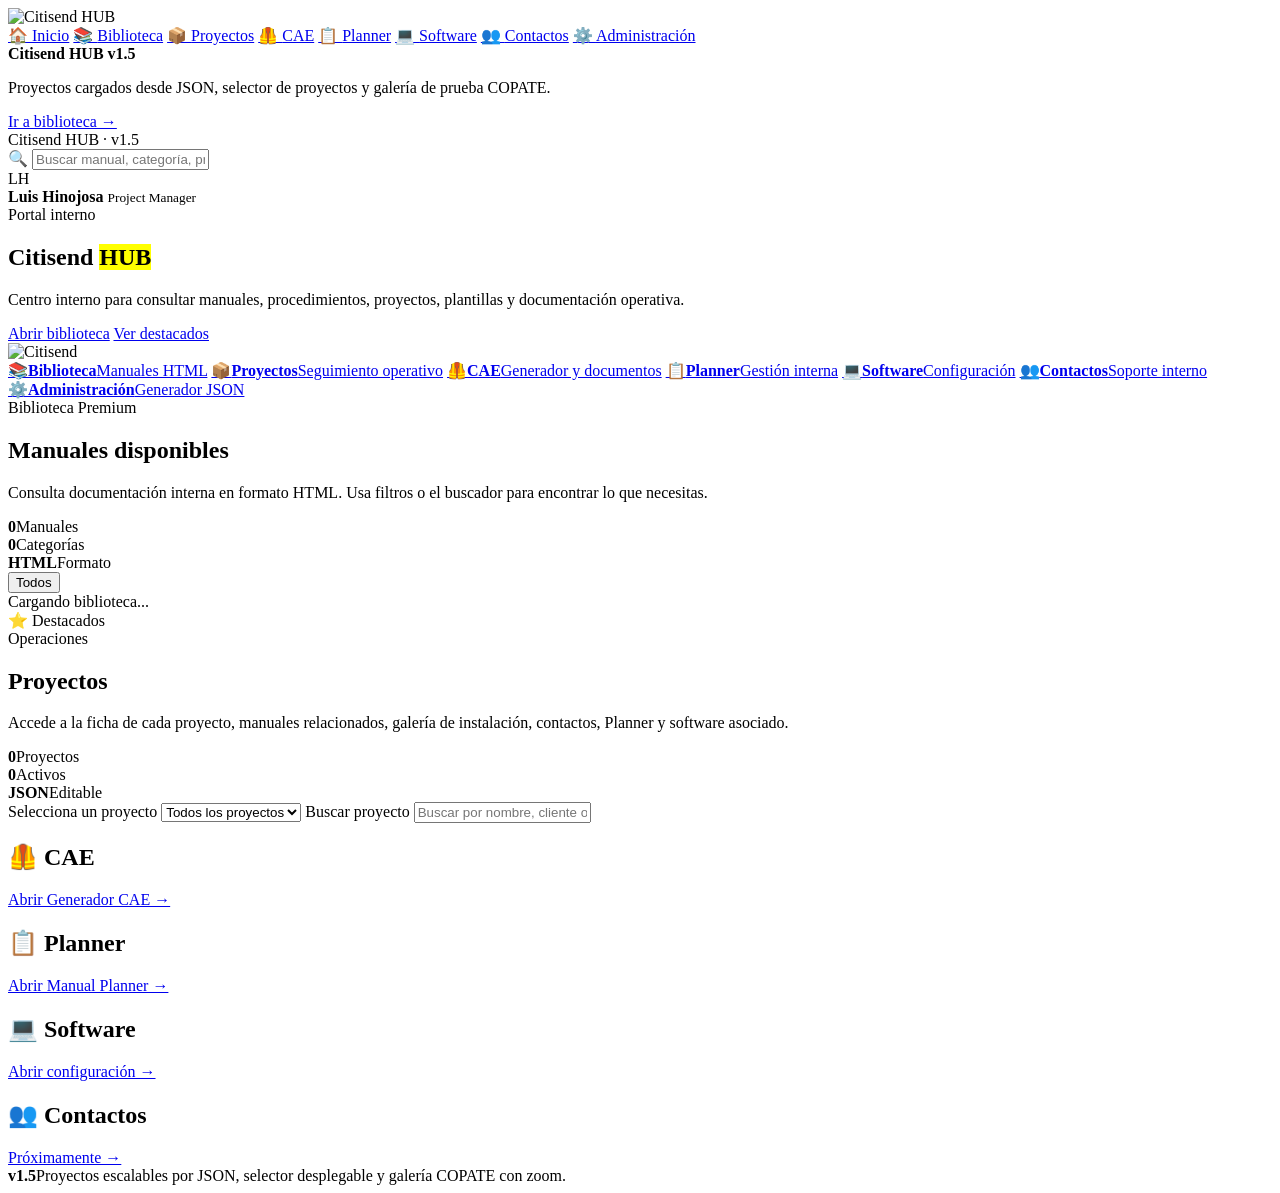
==== commit 033c1582: "Add files via upload" ====
--- a/index.html
+++ b/index.html
@@ -4,7 +4,7 @@
   <meta charset="UTF-8" />
   <meta name="viewport" content="width=device-width, initial-scale=1.0" />
   <title>Citisend HUB · Proyectos</title>
-  <link rel="stylesheet" href="assets/style.css?v=1.4" />
+  <link rel="stylesheet" href="assets/style.css?v=1.5" />
 </head>
 <body>
   <div class="app-shell">
@@ -26,12 +26,12 @@
       </nav>
 
       <div class="sidebar-card">
-        <strong>Citisend HUB v1.4</strong>
-        <p>Biblioteca premium y primer módulo de Proyectos con ficha dinámica.</p>
+        <strong>Citisend HUB v1.5</strong>
+        <p>Proyectos cargados desde JSON, selector de proyectos y galería de prueba COPATE.</p>
         <a href="#biblioteca">Ir a biblioteca →</a>
       </div>
 
-      <div class="version">Citisend HUB · v1.4</div>
+      <div class="version">Citisend HUB · v1.5</div>
     </aside>
 
     <main class="main">
@@ -117,6 +117,18 @@
             <div><strong>JSON</strong><span>Editable</span></div>
           </div>
         </div>
+        <div class="project-controls">
+          <label class="project-selector">
+            <span>Selecciona un proyecto</span>
+            <select id="projectSelect">
+              <option value="todos">Todos los proyectos</option>
+            </select>
+          </label>
+          <label class="project-search-box">
+            <span>Buscar proyecto</span>
+            <input id="projectSearch" type="text" placeholder="Buscar por nombre, cliente o responsable..." />
+          </label>
+        </div>
         <div id="projectsGrid" class="projects-grid"></div>
       </section>
 
@@ -130,11 +142,11 @@
       </section>
 
       <section class="info-strip">
-        <strong>v1.4</strong><span>Administración base, proyectos editables por JSON, software por proyecto y galería preparada.</span>
+        <strong>v1.5</strong><span>Proyectos escalables por JSON, selector desplegable y galería COPATE con zoom.</span>
       </section>
     </main>
   </div>
 
-  <script src="assets/app.js?v=1.4"></script>
+  <script src="assets/app.js?v=1.5"></script>
 </body>
 </html>
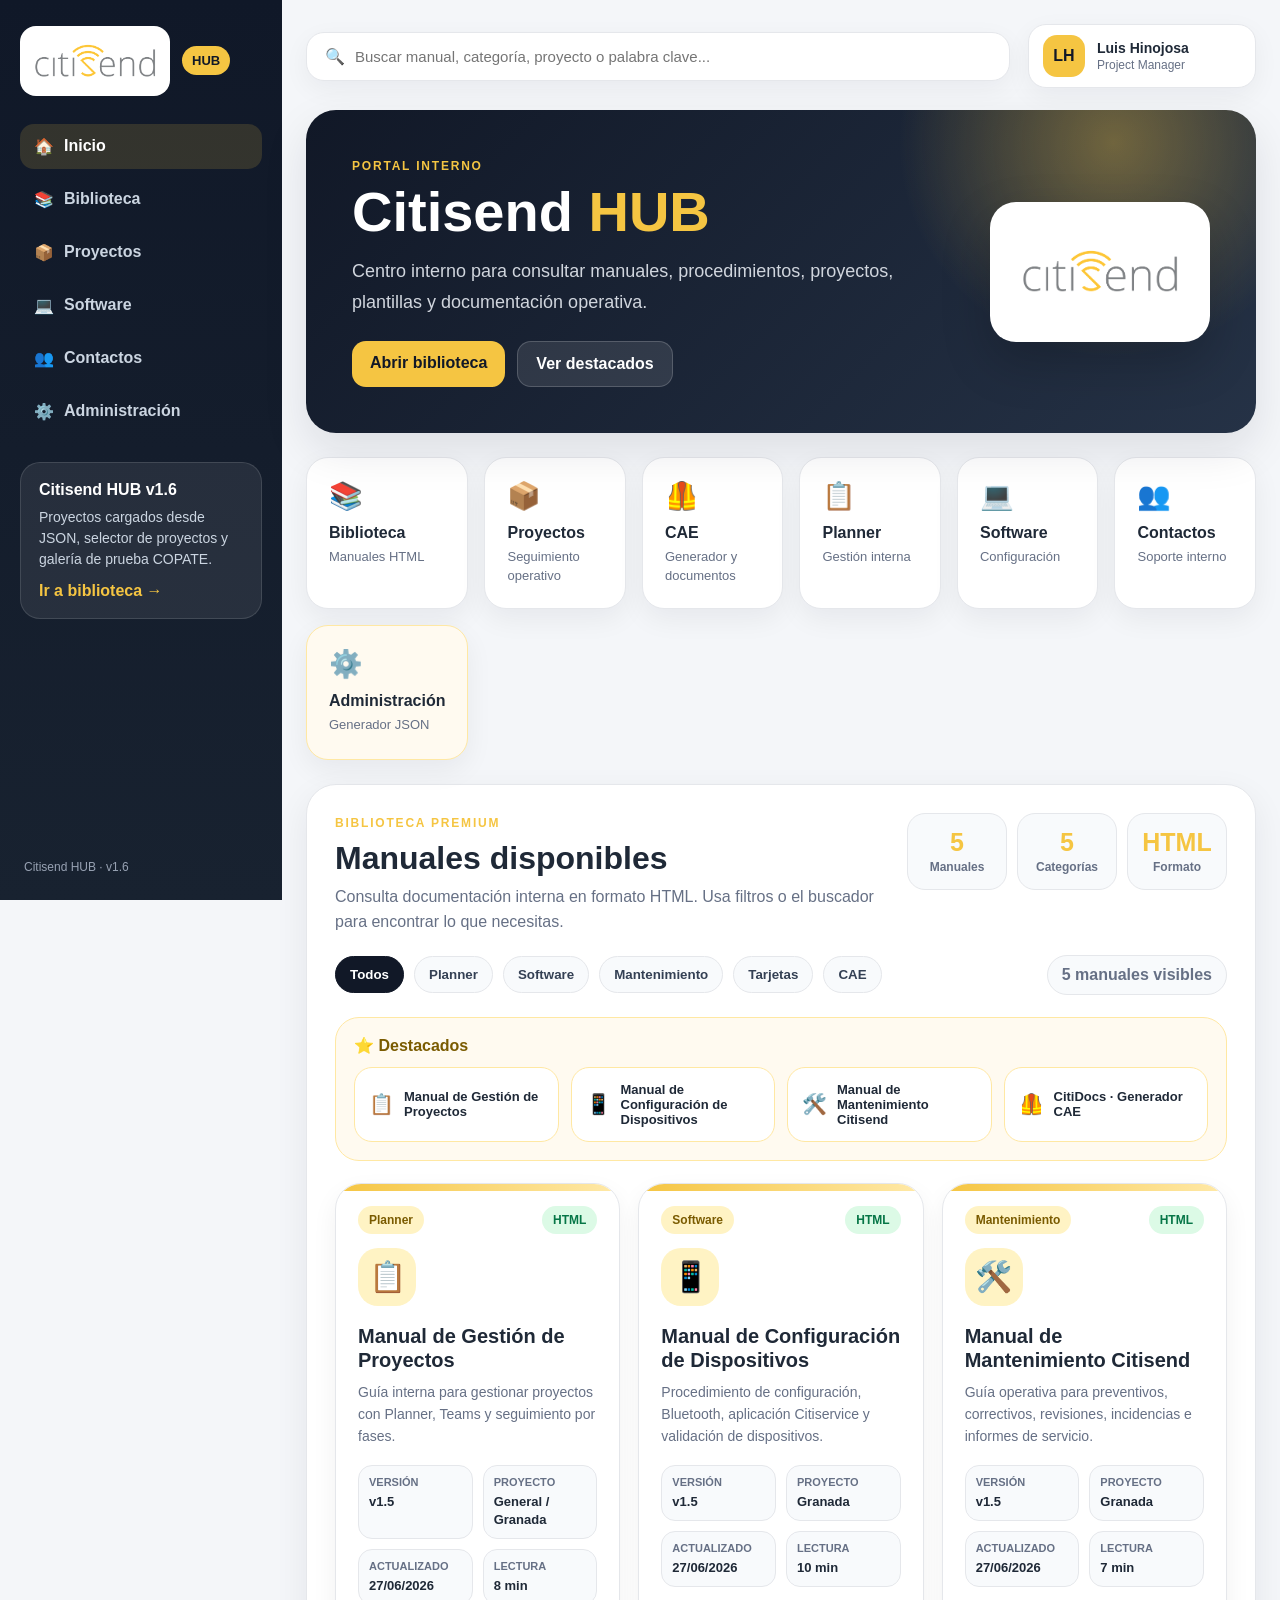
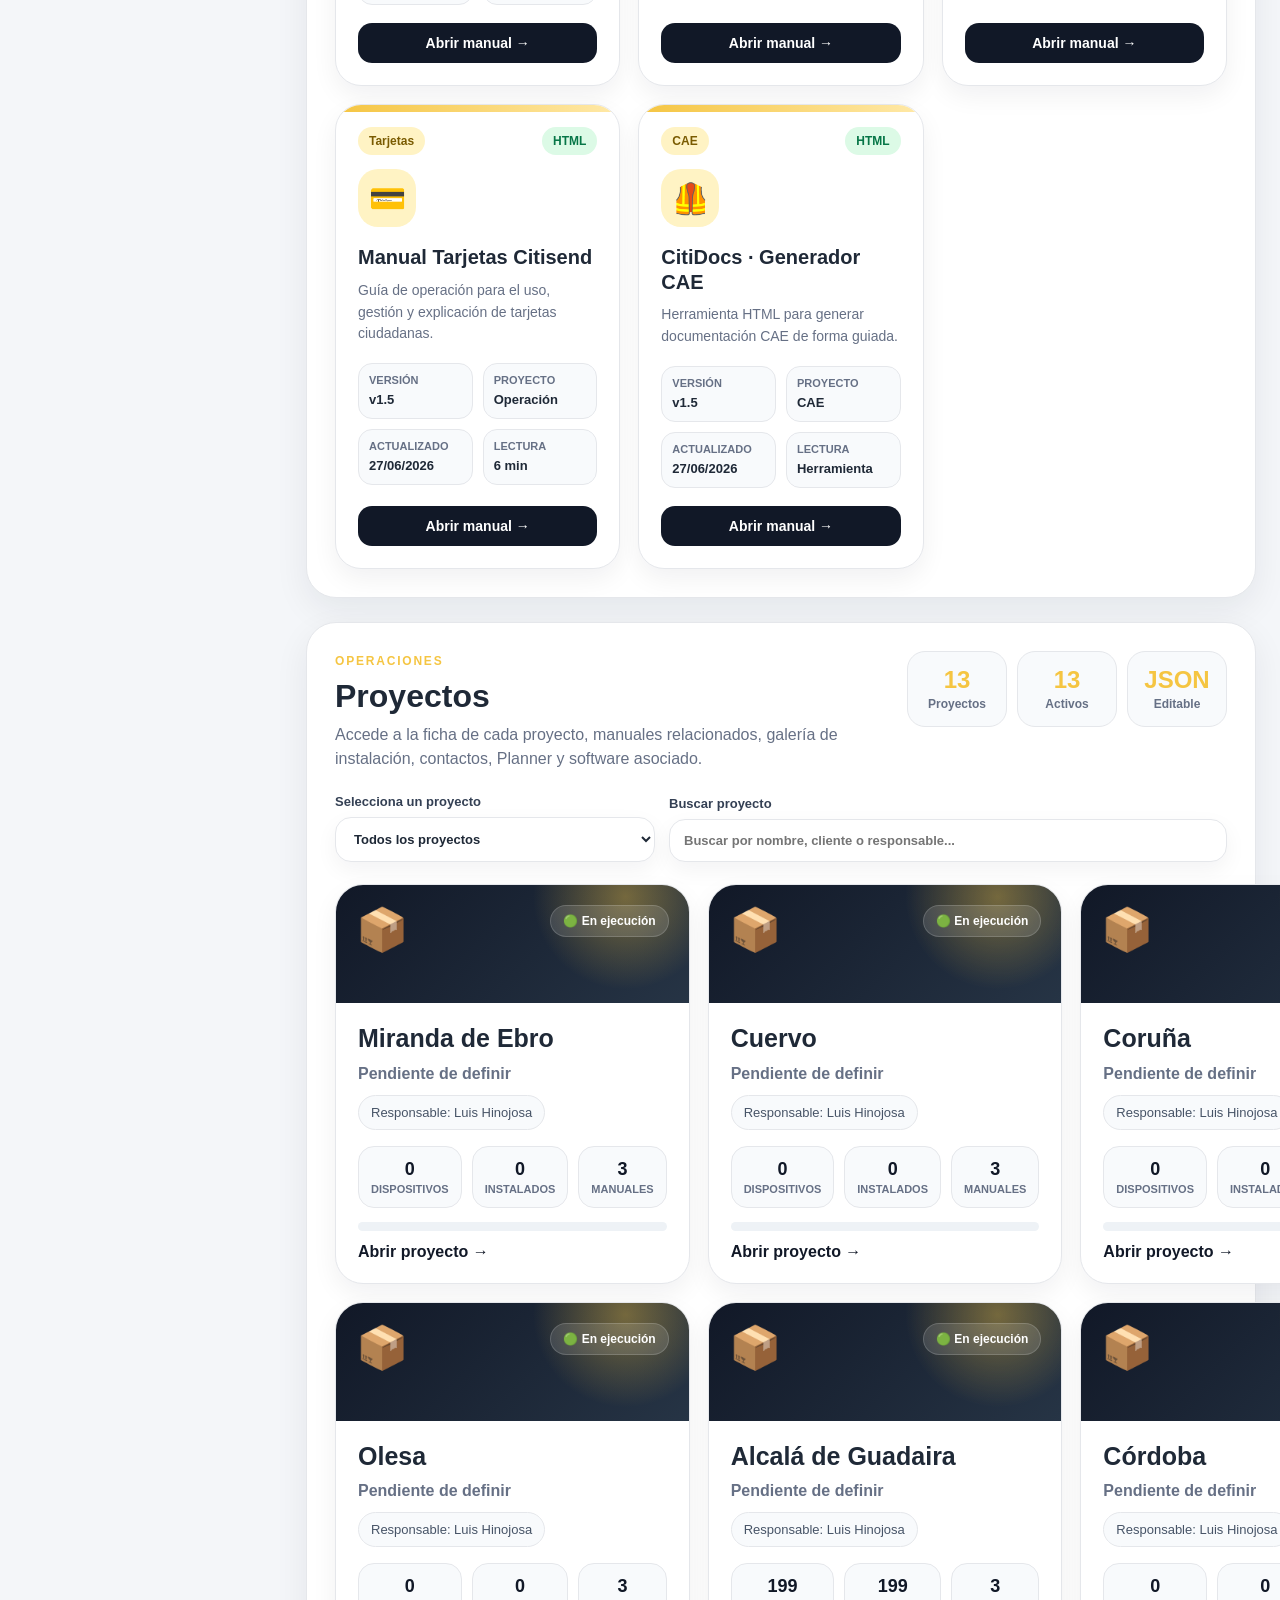
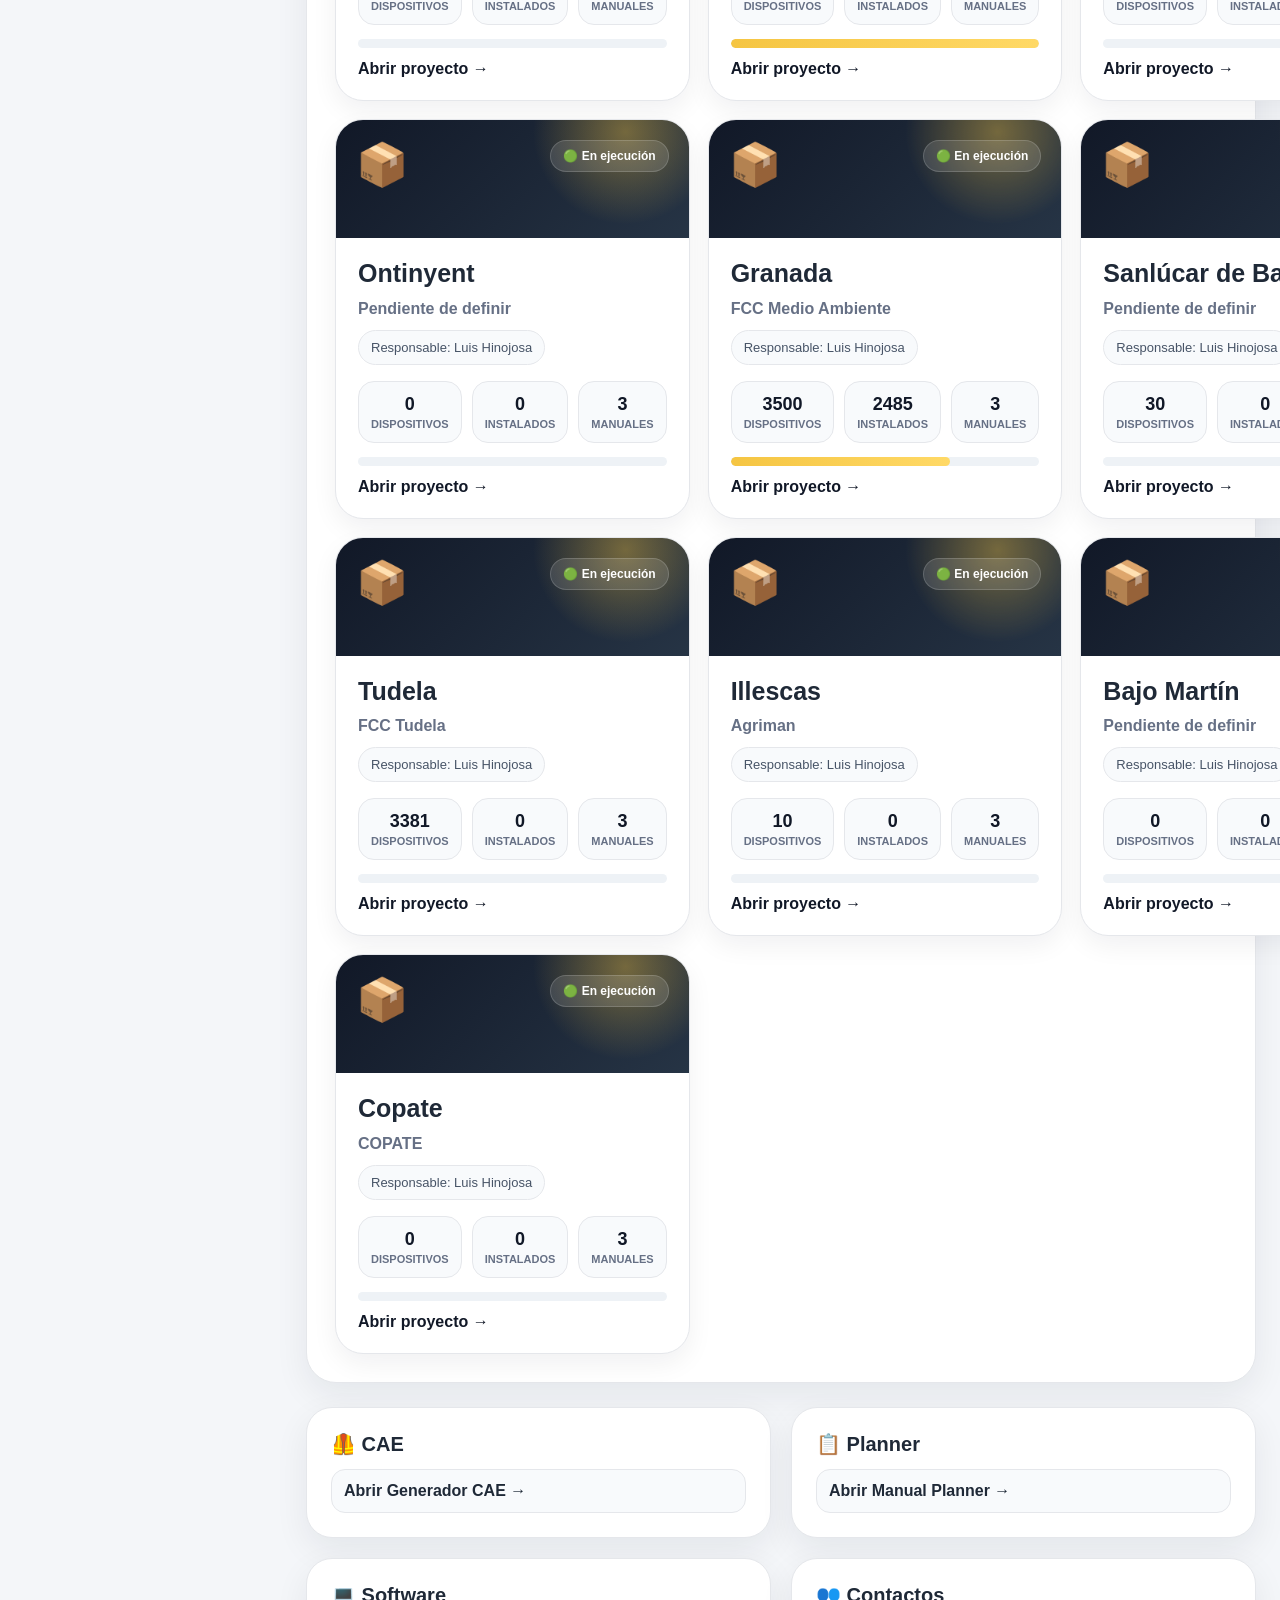
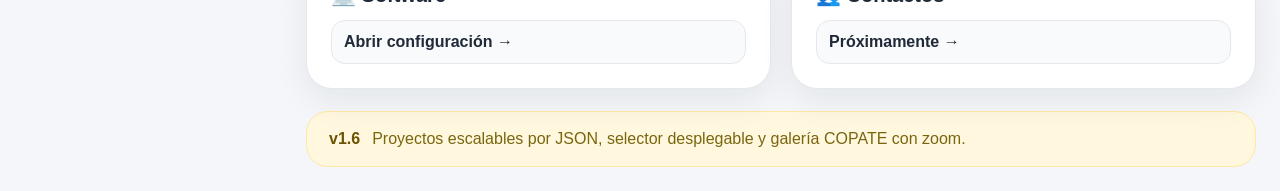
==== commit da6566c9: "Add files via upload" ====
--- a/index.html
+++ b/index.html
@@ -4,7 +4,7 @@
   <meta charset="UTF-8" />
   <meta name="viewport" content="width=device-width, initial-scale=1.0" />
   <title>Citisend HUB · Proyectos</title>
-  <link rel="stylesheet" href="assets/style.css?v=1.5" />
+  <link rel="stylesheet" href="assets/style.css?v=1.6" />
 </head>
 <body>
   <div class="app-shell">
@@ -18,20 +18,18 @@
         <a href="#inicio" class="active">🏠 <span>Inicio</span></a>
         <a href="#biblioteca">📚 <span>Biblioteca</span></a>
         <a href="#proyectos">📦 <span>Proyectos</span></a>
-        <a href="#cae">🦺 <span>CAE</span></a>
-        <a href="#planner">📋 <span>Planner</span></a>
         <a href="#software">💻 <span>Software</span></a>
         <a href="#contactos">👥 <span>Contactos</span></a>
         <a href="admin.html">⚙️ <span>Administración</span></a>
       </nav>
 
       <div class="sidebar-card">
-        <strong>Citisend HUB v1.5</strong>
+        <strong>Citisend HUB v1.6</strong>
         <p>Proyectos cargados desde JSON, selector de proyectos y galería de prueba COPATE.</p>
         <a href="#biblioteca">Ir a biblioteca →</a>
       </div>
 
-      <div class="version">Citisend HUB · v1.5</div>
+      <div class="version">Citisend HUB · v1.6</div>
     </aside>
 
     <main class="main">
@@ -142,11 +140,11 @@
       </section>
 
       <section class="info-strip">
-        <strong>v1.5</strong><span>Proyectos escalables por JSON, selector desplegable y galería COPATE con zoom.</span>
+        <strong>v1.6</strong><span>Proyectos escalables por JSON, selector desplegable y galería COPATE con zoom.</span>
       </section>
     </main>
   </div>
 
-  <script src="assets/app.js?v=1.5"></script>
+  <script src="assets/app.js?v=1.6"></script>
 </body>
 </html>
--- a/assets/style.css
+++ b/assets/style.css
@@ -0,0 +1,54 @@
+:root{--dark:#101828;--dark2:#182230;--yellow:#f5c542;--yellow2:#ffd966;--bg:#f4f6f9;--card:#fff;--text:#1f2937;--muted:#667085;--line:#e5e7eb;--shadow:0 18px 45px rgba(16,24,40,.10);--success:#067647;--danger:#b42318}
+*{box-sizing:border-box;margin:0;padding:0}html{scroll-behavior:smooth}body{font-family:Inter,Segoe UI,Arial,sans-serif;background:var(--bg);color:var(--text)}a{text-decoration:none;color:inherit}.app-shell{display:flex;min-height:100vh}.sidebar{width:282px;background:linear-gradient(180deg,var(--dark),var(--dark2));color:#fff;padding:26px 20px;position:fixed;height:100vh;overflow:auto;display:flex;flex-direction:column;gap:28px}.brand-block{display:flex;align-items:center;gap:12px}.brand-logo{width:150px;background:#fff;border-radius:16px;padding:8px;display:block}.brand-pill{background:var(--yellow);color:#111827;border-radius:999px;padding:7px 10px;font-weight:900;font-size:13px}.nav-menu{display:flex;flex-direction:column;gap:8px}.nav-menu a{color:#cbd5e1;padding:13px 14px;border-radius:14px;font-weight:700;display:flex;gap:10px;align-items:center;transition:.18s}.nav-menu a:hover,.nav-menu a.active{background:rgba(245,197,66,.15);color:#fff}.sidebar-card{background:rgba(255,255,255,.08);border:1px solid rgba(255,255,255,.12);border-radius:20px;padding:18px}.sidebar-card strong{display:block;margin-bottom:8px}.sidebar-card p{font-size:14px;color:#cbd5e1;line-height:1.5;margin-bottom:12px}.sidebar-card a{color:var(--yellow);font-weight:800}.version{font-size:12px;color:#98a2b3;padding:0 4px;margin-top:auto}.main{margin-left:282px;width:calc(100% - 282px);padding:24px;min-height:100vh}.topbar{display:flex;align-items:center;justify-content:space-between;gap:18px;margin-bottom:22px}.search{flex:1;background:#fff;border:1px solid var(--line);border-radius:18px;padding:14px 18px;display:flex;align-items:center;gap:10px;box-shadow:0 8px 26px rgba(16,24,40,.05)}.search input{width:100%;border:0;outline:0;font-size:15px;background:transparent}.profile{min-width:228px;background:#fff;border:1px solid var(--line);border-radius:18px;padding:10px 14px;display:flex;align-items:center;gap:12px;box-shadow:0 8px 26px rgba(16,24,40,.05)}.avatar{width:42px;height:42px;border-radius:14px;background:var(--yellow);color:#111827;display:grid;place-items:center;font-weight:900}.profile strong{display:block;font-size:14px}.profile small{display:block;color:var(--muted);font-size:12px;margin-top:2px}.hero{position:relative;overflow:hidden;background:radial-gradient(circle at 85% 10%,rgba(245,197,66,.38),transparent 25%),linear-gradient(135deg,#111827,#253246);border-radius:30px;padding:46px;display:flex;align-items:center;justify-content:space-between;gap:36px;box-shadow:var(--shadow);color:#fff}.hero-copy{max-width:760px}.label{display:inline-block;color:var(--yellow);text-transform:uppercase;letter-spacing:1.8px;font-size:12px;font-weight:900;margin-bottom:10px}.hero h1{font-size:56px;line-height:1.02;margin-bottom:16px}.hero mark{background:transparent;color:var(--yellow)}.hero p{color:#d0d5dd;font-size:18px;line-height:1.7}.hero-actions{display:flex;gap:12px;flex-wrap:wrap;margin-top:24px}.btn{padding:13px 18px;border-radius:14px;font-weight:900}.btn.primary{background:var(--yellow);color:#111827}.btn.secondary{background:rgba(255,255,255,.10);color:#fff;border:1px solid rgba(255,255,255,.18)}.hero-logo-card{width:220px;min-width:220px;height:140px;background:#fff;border-radius:26px;padding:24px;display:grid;place-items:center;box-shadow:0 20px 50px rgba(0,0,0,.20)}.hero-logo-card img{width:100%;max-height:90px;object-fit:contain;display:block}.quick-access{display:grid;grid-template-columns:repeat(6,1fr);gap:16px;margin:24px 0}.quick-card{background:#fff;border:1px solid var(--line);border-radius:22px;padding:22px;min-height:135px;box-shadow:0 10px 28px rgba(16,24,40,.06);transition:.18s ease;font-size:27px}.quick-card:hover{transform:translateY(-5px);box-shadow:var(--shadow)}.quick-card strong{display:block;font-size:16px;margin:12px 0 6px}.quick-card span{display:block;color:var(--muted);font-size:13px;line-height:1.45}.library-panel{background:#fff;border:1px solid var(--line);border-radius:30px;padding:28px;margin-bottom:24px;box-shadow:0 12px 34px rgba(16,24,40,.07)}.library-header{display:flex;justify-content:space-between;gap:24px;align-items:flex-start;margin-bottom:20px}.library-header h2{font-size:32px;margin-bottom:8px}.library-header p{color:var(--muted);line-height:1.55;max-width:820px}.library-stats{display:grid;grid-template-columns:repeat(3,100px);gap:10px}.library-stats div{background:#f8fafc;border:1px solid var(--line);border-radius:18px;padding:14px;text-align:center}.library-stats strong{display:block;font-size:25px;color:var(--yellow);white-space:nowrap}.library-stats span{font-size:12px;color:var(--muted);font-weight:800}.library-toolbar{display:flex;justify-content:space-between;align-items:center;gap:16px;flex-wrap:wrap;margin:18px 0 22px}.filter-row{display:flex;gap:10px;flex-wrap:wrap}.filter-btn{border:1px solid var(--line);background:#f8fafc;color:#344054;border-radius:999px;padding:10px 14px;font-weight:900;cursor:pointer}.filter-btn.active,.filter-btn:hover{background:#111827;color:#fff;border-color:#111827}.result-counter{color:var(--muted);font-weight:800;background:#f8fafc;border:1px solid var(--line);border-radius:999px;padding:10px 14px}.featured-strip{border:1px solid #ffe8a3;background:#fffaf0;border-radius:24px;padding:18px;margin-bottom:22px}.mini-title{font-weight:900;color:#7a5b00;margin-bottom:12px}.featured-list{display:grid;grid-template-columns:repeat(4,1fr);gap:12px}.featured-chip{background:#fff;border:1px solid #ffe8a3;border-radius:18px;padding:14px;display:flex;gap:10px;align-items:center;transition:.18s}.featured-chip:hover{transform:translateY(-3px);box-shadow:0 10px 24px rgba(16,24,40,.08)}.featured-chip b{display:block;font-size:13px}.featured-chip span{font-size:20px}.library-grid{display:grid;grid-template-columns:repeat(3,1fr);gap:18px}.manual-card{position:relative;border:1px solid var(--line);border-radius:26px;background:#fff;padding:22px;box-shadow:0 10px 26px rgba(16,24,40,.06);transition:.18s ease;display:flex;flex-direction:column;min-height:330px;overflow:hidden}.manual-card:before{content:"";position:absolute;left:0;right:0;top:0;height:7px;background:linear-gradient(90deg,var(--yellow),#ffe9a8)}.manual-card:hover{transform:translateY(-5px);box-shadow:var(--shadow)}.manual-card-icon{width:58px;height:58px;border-radius:20px;background:#fff3c4;display:grid;place-items:center;font-size:30px;margin-bottom:18px}.manual-top{display:flex;justify-content:space-between;gap:12px;align-items:center;margin-bottom:14px}.manual-type{background:#dcfae6;color:#067647;border-radius:999px;padding:7px 11px;font-size:12px;font-weight:900}.category-pill{background:#fff3c4;color:#7a5b00;border-radius:999px;padding:7px 11px;font-size:12px;font-weight:900}.manual-card h3{font-size:20px;margin-bottom:10px;line-height:1.22}.manual-card p{color:var(--muted);font-size:14px;line-height:1.55}.manual-details{display:grid;grid-template-columns:repeat(2,1fr);gap:10px;margin-top:18px}.manual-details div{background:#f8fafc;border:1px solid var(--line);border-radius:14px;padding:10px}.manual-details small{display:block;color:var(--muted);font-size:11px;font-weight:800;text-transform:uppercase;margin-bottom:4px}.manual-details strong{font-size:13px}.manual-actions{display:flex;gap:10px;margin-top:auto;padding-top:18px}.open-btn{display:inline-flex;align-items:center;justify-content:center;border-radius:14px;padding:12px 14px;font-weight:900;font-size:14px;background:#111827;color:#fff;width:100%}.open-btn:hover{background:#000}.empty-state{background:#fff8df;border:1px solid #ffe8a3;border-radius:18px;padding:18px;color:#6b5300;font-weight:800;text-align:center;margin-top:14px}.dashboard{display:grid;grid-template-columns:1fr .8fr;gap:20px;align-items:start}.compact-dashboard{margin-top:0}.panel{background:#fff;border:1px solid var(--line);border-radius:26px;padding:24px;box-shadow:0 12px 34px rgba(16,24,40,.07)}.panel-head{display:flex;justify-content:space-between;align-items:flex-start;gap:14px;margin-bottom:18px}.panel h2{font-size:20px}.project-list{display:flex;flex-direction:column;gap:14px}.project{display:grid;grid-template-columns:1fr auto;gap:12px;border:1px solid var(--line);border-radius:18px;padding:16px}.project strong{display:block;margin-bottom:5px}.project span{display:block;color:var(--muted);font-size:13px}.project b{color:#111827}.bar{grid-column:1 / -1;height:9px;background:#eef2f6;border-radius:999px;overflow:hidden}.bar i{display:block;height:100%;background:linear-gradient(90deg,var(--yellow),var(--yellow2));border-radius:999px}.right-column{display:grid;grid-template-columns:1fr 1fr;gap:20px}.small-panel{display:flex;flex-direction:column;gap:13px}.small-panel a{background:#f8fafc;border:1px solid var(--line);border-radius:14px;padding:12px;font-weight:800}.info-strip{margin-top:22px;background:#fff8df;border:1px solid #ffe8a3;border-radius:22px;padding:18px 22px;display:flex;gap:12px;align-items:center;flex-wrap:wrap;color:#6b5300}.info-strip span{color:#7a650d}@media(max-width:1250px){.quick-access{grid-template-columns:repeat(3,1fr)}.library-grid{grid-template-columns:repeat(2,1fr)}.featured-list{grid-template-columns:repeat(2,1fr)}.dashboard{grid-template-columns:1fr}.right-column{grid-template-columns:1fr 1fr}}@media(max-width:860px){.app-shell{display:block}.sidebar{position:relative;width:100%;height:auto}.main{margin-left:0;width:100%;padding:16px}.topbar{flex-direction:column;align-items:stretch}.profile{width:100%;min-width:0}.hero{flex-direction:column;text-align:center;padding:32px 22px}.hero h1{font-size:40px}.hero-logo-card{width:190px;min-width:190px}.quick-access{grid-template-columns:1fr 1fr}.library-header{flex-direction:column}.library-stats{width:100%;grid-template-columns:repeat(3,1fr)}.library-grid{grid-template-columns:1fr}.featured-list{grid-template-columns:1fr}.right-column{grid-template-columns:1fr}}@media(max-width:540px){.brand-block{flex-wrap:wrap}.brand-logo{width:138px}.quick-access{grid-template-columns:1fr}.hero h1{font-size:34px}.hero p{font-size:16px}.panel,.library-panel{padding:18px}.project{grid-template-columns:1fr}.project b{display:none}.manual-actions{flex-direction:column}.open-btn{width:100%}.manual-details{grid-template-columns:1fr}.library-stats strong{font-size:20px}}
+
+/* ===== v1.3 · Proyectos ===== */
+.projects-hub-panel{background:#fff;border:1px solid var(--line);border-radius:30px;padding:28px;margin:0 0 24px;box-shadow:0 12px 34px rgba(16,24,40,.07)}
+.project-hub-header{margin-bottom:22px}
+.project-stats div strong{font-size:24px}
+.projects-grid{display:grid;grid-template-columns:repeat(3,1fr);gap:18px}
+.project-card-link{display:block;color:inherit}
+.project-card-premium{background:#fff;border:1px solid var(--line);border-radius:28px;overflow:hidden;box-shadow:0 10px 26px rgba(16,24,40,.06);transition:.18s ease;min-height:360px;display:flex;flex-direction:column}
+.project-card-premium:hover{transform:translateY(-5px);box-shadow:var(--shadow)}
+.project-cover{min-height:118px;background:radial-gradient(circle at 82% 10%,rgba(245,197,66,.40),transparent 30%),linear-gradient(135deg,#111827,#263445);color:#fff;padding:20px;display:flex;justify-content:space-between;align-items:flex-start}
+.project-cover span{font-size:42px}
+.project-cover b{background:rgba(255,255,255,.12);border:1px solid rgba(255,255,255,.16);border-radius:999px;padding:8px 12px;font-size:12px}
+.project-card-body{padding:22px;display:flex;flex-direction:column;gap:12px;flex:1}
+.project-card-body h3{font-size:25px;line-height:1.1}
+.project-card-body p{color:var(--muted);font-weight:800}
+.responsible{font-size:13px;color:#475467;background:#f8fafc;border:1px solid var(--line);border-radius:999px;padding:9px 12px;display:inline-flex;width:max-content;max-width:100%}
+.project-mini-kpis{display:grid;grid-template-columns:repeat(3,1fr);gap:10px;margin-top:4px}
+.project-mini-kpis div{background:#f8fafc;border:1px solid var(--line);border-radius:16px;padding:12px;text-align:center}
+.project-mini-kpis strong{display:block;color:#111827;font-size:18px}.project-mini-kpis small{display:block;color:var(--muted);font-size:11px;font-weight:800;text-transform:uppercase;margin-top:3px}
+.project-progress{margin-top:2px}.open-project{margin-top:auto;color:#111827;font-weight:900}
+.full-row-actions{grid-column:1 / -1}
+.project-page-shell .topbar{align-items:center}.back-to-hub{background:#111827;color:#fff;border-radius:14px;padding:13px 16px;font-weight:900;box-shadow:0 8px 24px rgba(16,24,40,.08)}.back-to-hub:hover{background:#000}
+.project-hero{background:radial-gradient(circle at 86% 12%,rgba(245,197,66,.38),transparent 30%),linear-gradient(135deg,#111827,#263445);color:#fff;border-radius:32px;padding:34px;display:flex;justify-content:space-between;gap:24px;align-items:center;box-shadow:var(--shadow);margin-bottom:22px}.project-hero h1{font-size:48px;line-height:1.05;margin:8px 0}.project-hero p{font-size:20px;color:#d0d5dd;font-weight:700}.project-meta-line{display:flex;gap:10px;flex-wrap:wrap;margin-top:16px}.project-meta-line span{background:rgba(255,255,255,.10);border:1px solid rgba(255,255,255,.14);border-radius:999px;padding:10px 13px;font-weight:800;color:#fff}.project-quick-actions{display:flex;flex-direction:column;gap:10px;min-width:220px}.project-quick-actions a{background:#fff;color:#111827;border-radius:16px;padding:13px 15px;font-weight:900;text-align:center}.project-quick-actions a:first-child{background:var(--yellow);color:#111827}
+.project-kpis{display:grid;grid-template-columns:repeat(4,1fr);gap:16px;margin-bottom:22px}.project-kpis article{background:#fff;border:1px solid var(--line);border-radius:24px;padding:22px;text-align:center;box-shadow:0 10px 26px rgba(16,24,40,.06)}.project-kpis span{font-size:28px}.project-kpis strong{display:block;font-size:32px;margin:8px 0 4px;color:#111827}.project-kpis small{display:block;color:var(--muted);font-size:12px;font-weight:900;text-transform:uppercase}
+.project-progress-panel{margin-bottom:22px}.large-bar{height:14px}.project-modules-grid{display:grid;grid-template-columns:1fr 1fr;gap:20px}.module-panel{min-height:260px}.module-head{display:flex;justify-content:space-between;align-items:flex-start;gap:12px;margin-bottom:16px}.module-head h2{font-size:20px}.module-head a,.module-head span{font-size:13px;font-weight:900;color:#111827;background:#f8fafc;border:1px solid var(--line);border-radius:999px;padding:9px 12px}.module-list{display:flex;flex-direction:column;gap:12px}.module-row{display:grid;grid-template-columns:auto 1fr auto;gap:12px;align-items:center;border:1px solid var(--line);border-radius:18px;padding:14px;background:#fff;transition:.18s}.module-row:hover{background:#f8fafc;transform:translateX(3px)}.module-row>span{width:44px;height:44px;border-radius:15px;background:#fff3c4;display:grid;place-items:center;font-size:22px}.module-row strong{display:block;font-size:15px}.module-row small{display:block;color:var(--muted);font-size:12px;margin-top:3px}.module-row b{font-size:20px}.contacts-grid{display:grid;grid-template-columns:1fr;gap:12px}.contact-card{display:flex;gap:12px;align-items:center;border:1px solid var(--line);border-radius:18px;padding:14px;background:#fff}.contact-initials{width:46px;height:46px;border-radius:16px;background:var(--yellow);color:#111827;display:grid;place-items:center;font-weight:900}.contact-card strong{display:block}.contact-card span,.contact-card small{display:block;color:var(--muted);font-size:13px;line-height:1.35}.software-list{display:flex;flex-wrap:wrap;gap:10px}.software-chip{background:#f8fafc;border:1px solid var(--line);border-radius:999px;padding:11px 13px;font-weight:900;color:#344054}.gallery-placeholder{min-height:190px;border:1px dashed #cbd5e1;border-radius:22px;background:#f8fafc;display:grid;place-items:center;text-align:center;padding:24px}.gallery-placeholder div{font-size:44px}.gallery-placeholder h3{margin:6px 0}.gallery-placeholder p{color:var(--muted);line-height:1.55;max-width:420px}.admin-note code{background:rgba(255,255,255,.60);border:1px solid #ffe8a3;border-radius:8px;padding:2px 6px}.muted-text{color:var(--muted);line-height:1.55}
+
+@media(max-width:1250px){.projects-grid{grid-template-columns:repeat(2,1fr)}.project-modules-grid{grid-template-columns:1fr}}
+@media(max-width:860px){.projects-grid{grid-template-columns:1fr}.project-hero{flex-direction:column;text-align:center;padding:28px 20px}.project-meta-line{justify-content:center}.project-quick-actions{width:100%}.project-kpis{grid-template-columns:repeat(2,1fr)}}
+@media(max-width:540px){.project-kpis{grid-template-columns:1fr}.project-hero h1{font-size:36px}.project-mini-kpis{grid-template-columns:1fr}.module-head{flex-direction:column}.project-card-premium{min-height:auto}}
+
+/* ===== v1.4 · Administración y galería ===== */
+.admin-quick{border:1px solid #ffe8a3;background:#fffaf0}
+.admin-hero{background:radial-gradient(circle at 86% 12%,rgba(245,197,66,.30),transparent 30%),linear-gradient(135deg,#111827,#263445);color:#fff;border-radius:32px;padding:34px;box-shadow:var(--shadow);margin-bottom:22px}.admin-hero h1{font-size:42px;margin:6px 0 12px}.admin-hero p{max-width:900px;color:#d0d5dd;line-height:1.65}.admin-layout{display:grid;grid-template-columns:1fr 1fr;gap:20px}.admin-panel{min-height:260px}.full-admin-panel{grid-column:1 / -1}.admin-panel-head{display:flex;align-items:flex-start;justify-content:space-between;gap:14px;margin-bottom:16px}.admin-panel h2{font-size:22px;margin-bottom:12px}.admin-grid{display:grid;grid-template-columns:1fr 1fr;gap:14px}.admin-grid label,.admin-panel label{display:flex;flex-direction:column;gap:7px;color:#344054;font-weight:900;font-size:13px}.admin-grid .full{grid-column:1 / -1}.admin-panel input,.admin-panel select,.admin-panel textarea{width:100%;border:1px solid var(--line);border-radius:14px;padding:12px 13px;font:inherit;background:#fff;color:var(--text)}.admin-panel textarea{resize:vertical;min-height:120px}.admin-help{color:var(--muted);line-height:1.55;margin-bottom:16px}.admin-tip{display:block;color:var(--muted);font-size:12px;margin-top:8px}.software-checks{display:grid;grid-template-columns:repeat(2,1fr);gap:10px;margin:12px 0 16px}.soft-check{background:#f8fafc;border:1px solid var(--line);border-radius:14px;padding:12px;display:flex!important;align-items:center;flex-direction:row!important;gap:9px!important;cursor:pointer}.soft-check input{width:auto}.admin-label{margin-top:12px}.admin-actions{display:flex;gap:10px;flex-wrap:wrap}.admin-btn{border:0;border-radius:14px;padding:12px 14px;font-weight:900;cursor:pointer}.admin-btn.primary{background:#111827;color:#fff}.admin-btn.secondary{background:#f8fafc;color:#111827;border:1px solid var(--line)}.json-output{font-family:Consolas,Monaco,monospace;background:#0b1220!important;color:#e5e7eb!important;border-color:#1f2937!important;line-height:1.45}.admin-warning{margin-top:14px;background:#fff8df;border:1px solid #ffe8a3;color:#6b5300;border-radius:18px;padding:14px;line-height:1.5}.admin-warning code{background:#fff;border:1px solid #ffe8a3;border-radius:8px;padding:2px 6px}.gallery-grid{display:grid;grid-template-columns:repeat(2,1fr);gap:14px}.gallery-card{display:block;border:1px solid var(--line);border-radius:20px;overflow:hidden;background:#fff;box-shadow:0 8px 20px rgba(16,24,40,.06);transition:.18s}.gallery-card:hover{transform:translateY(-3px);box-shadow:var(--shadow)}.gallery-card img{width:100%;height:160px;object-fit:cover;background:#f2f4f7;display:block}.gallery-card div{padding:13px}.gallery-card span{display:inline-block;background:#fff3c4;color:#7a5b00;border-radius:999px;padding:5px 9px;font-size:11px;font-weight:900;margin-bottom:8px}.gallery-card strong{display:block;font-size:14px}.gallery-card small{display:block;color:var(--muted);font-size:12px;line-height:1.4;margin-top:4px}
+@media(max-width:1050px){.admin-layout{grid-template-columns:1fr}.full-admin-panel{grid-column:auto}.gallery-grid{grid-template-columns:1fr}}
+@media(max-width:620px){.admin-grid,.software-checks{grid-template-columns:1fr}.admin-panel-head{flex-direction:column}.admin-actions{width:100%}.admin-btn{width:100%}.admin-hero h1{font-size:32px}}
+
+/* ===== v1.5 · Selector de proyectos y galería premium ===== */
+.project-controls{display:grid;grid-template-columns:320px 1fr;gap:14px;margin:18px 0 22px;align-items:end}
+.project-selector,.project-search-box{display:flex;flex-direction:column;gap:8px;color:#344054;font-weight:900;font-size:13px}
+.project-selector select,.project-search-box input{width:100%;border:1px solid var(--line);border-radius:16px;background:#fff;color:var(--text);font:inherit;padding:13px 14px;box-shadow:0 8px 22px rgba(16,24,40,.05)}
+.project-empty{grid-column:1 / -1;width:100%}
+.gallery-grid-premium{grid-template-columns:repeat(auto-fit,minmax(210px,1fr))}
+.gallery-zoom-card{border:1px solid var(--line);text-align:left;cursor:pointer;font:inherit;color:inherit;padding:0;width:100%}
+.gallery-zoom-card img{transition:transform .28s ease, filter .28s ease}
+.gallery-zoom-card:hover img{transform:scale(1.08);filter:saturate(1.06)}
+.gallery-tip{margin-top:12px;color:var(--muted);font-size:13px;line-height:1.45}
+.gallery-lightbox{position:fixed;inset:0;background:rgba(2,6,23,.84);z-index:10000;display:none;align-items:center;justify-content:center;padding:28px;flex-direction:column;gap:14px}
+.gallery-lightbox.open{display:flex}
+.gallery-lightbox img{max-width:min(1100px,94vw);max-height:82vh;object-fit:contain;border-radius:20px;box-shadow:0 30px 90px rgba(0,0,0,.45);background:#fff}
+.gallery-lightbox strong{color:#fff;font-size:16px;text-align:center}
+.gallery-lightbox-close{position:absolute;top:22px;right:24px;width:46px;height:46px;border:0;border-radius:999px;background:#fff;color:#111827;font-size:30px;line-height:1;cursor:pointer;font-weight:900}
+@media(max-width:760px){.project-controls{grid-template-columns:1fr}.gallery-lightbox{padding:14px}.gallery-lightbox-close{top:12px;right:12px}}
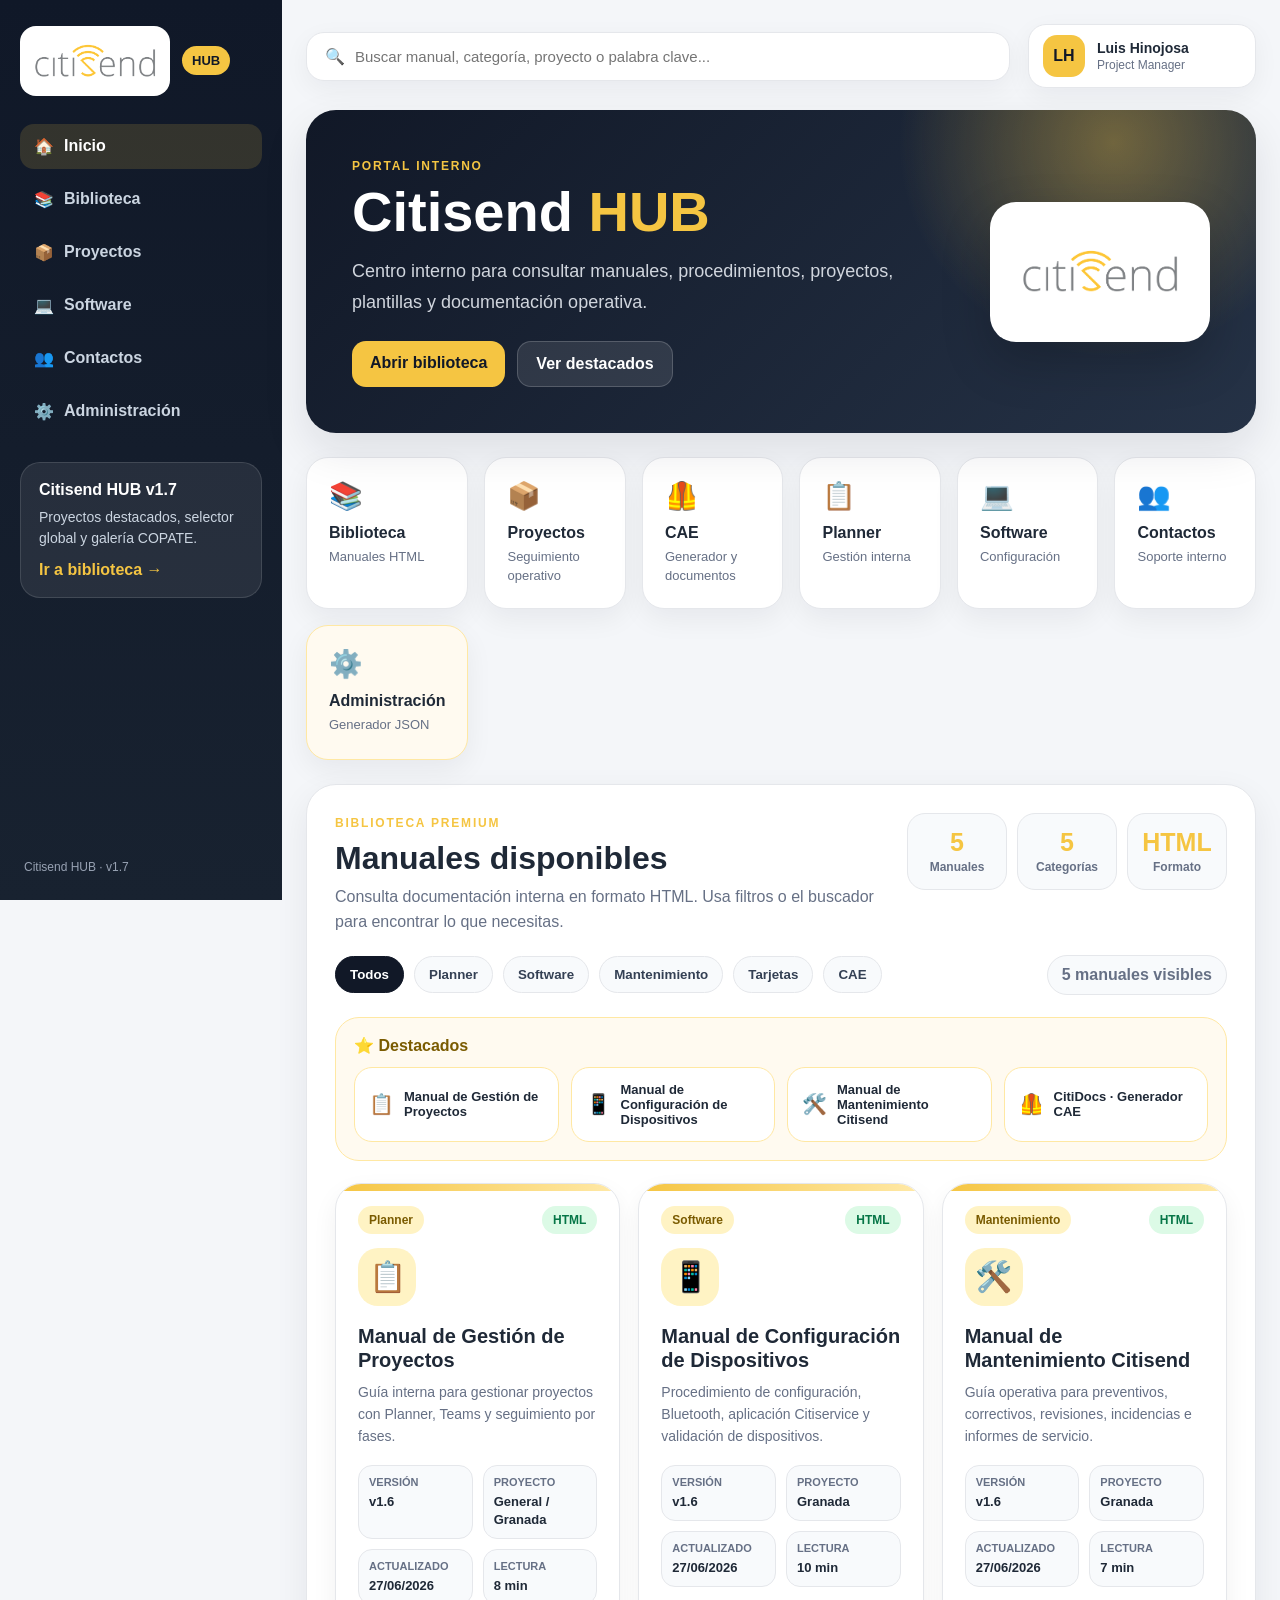
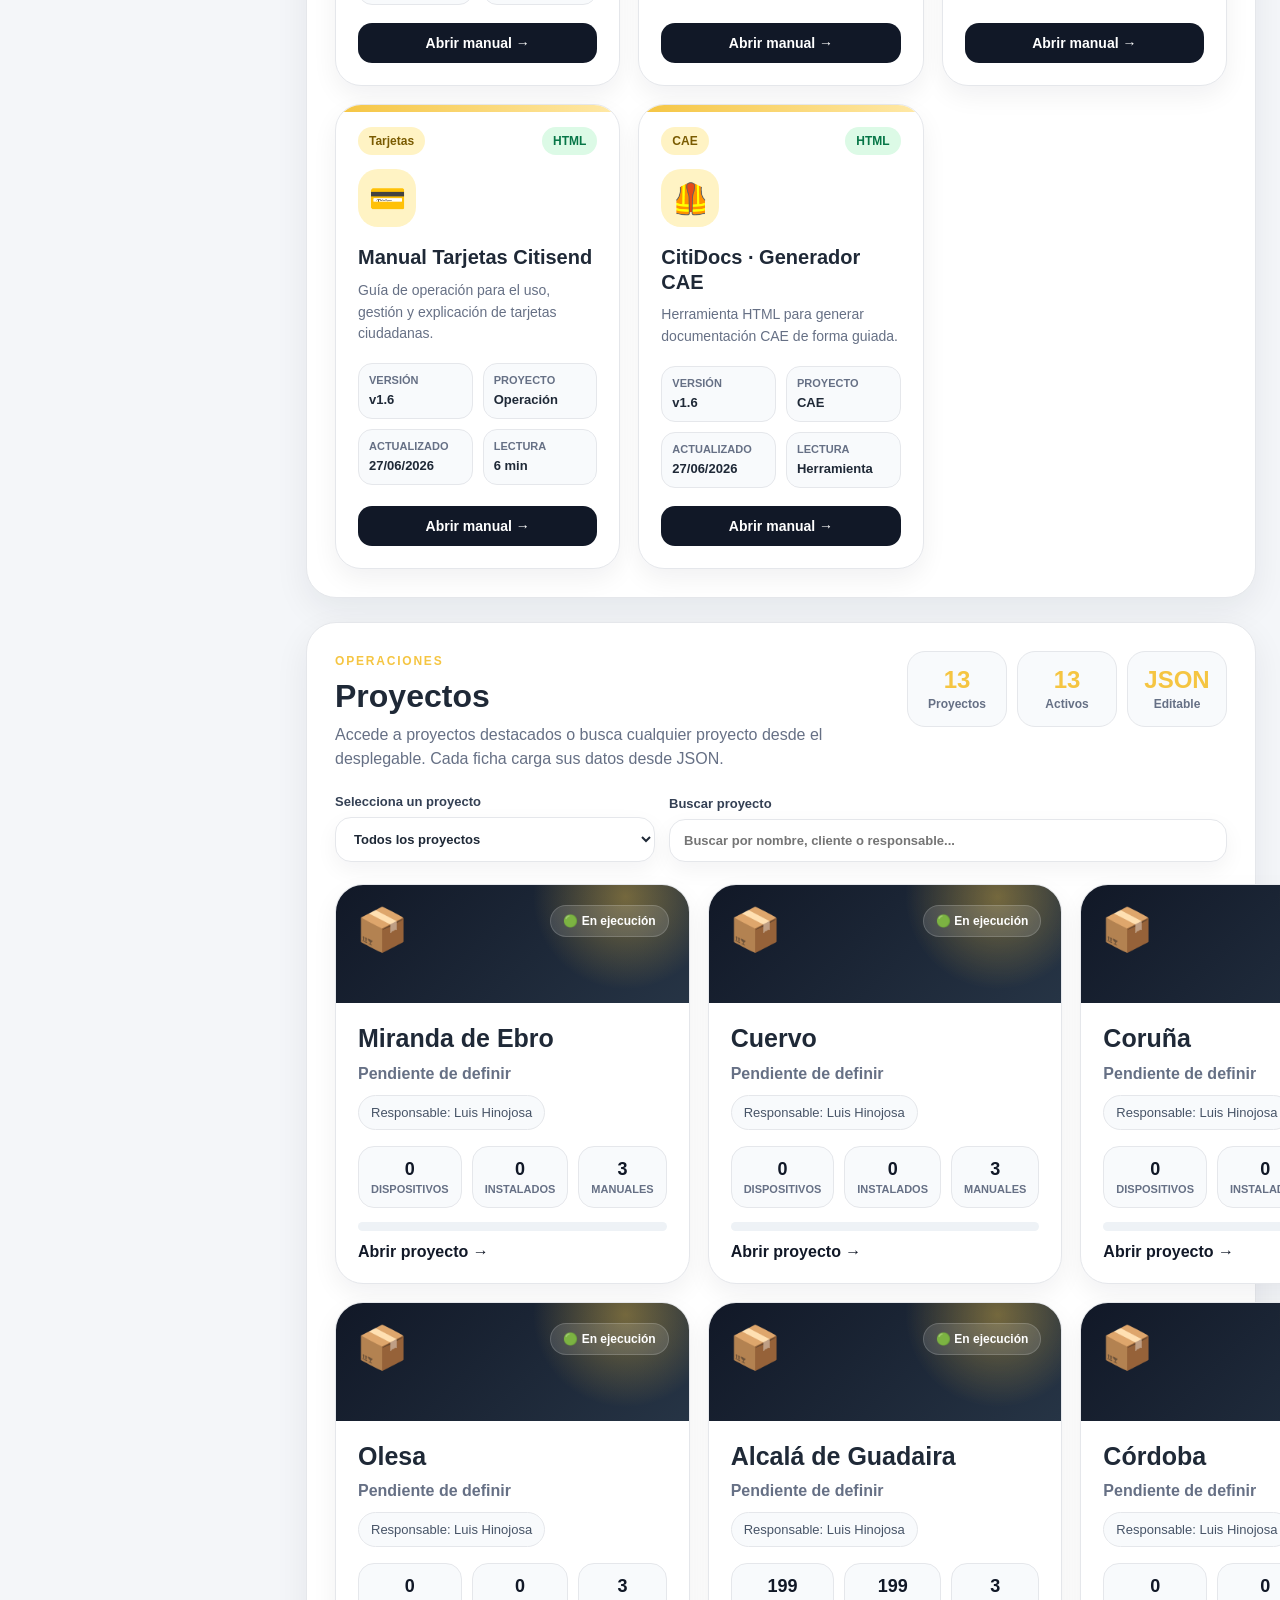
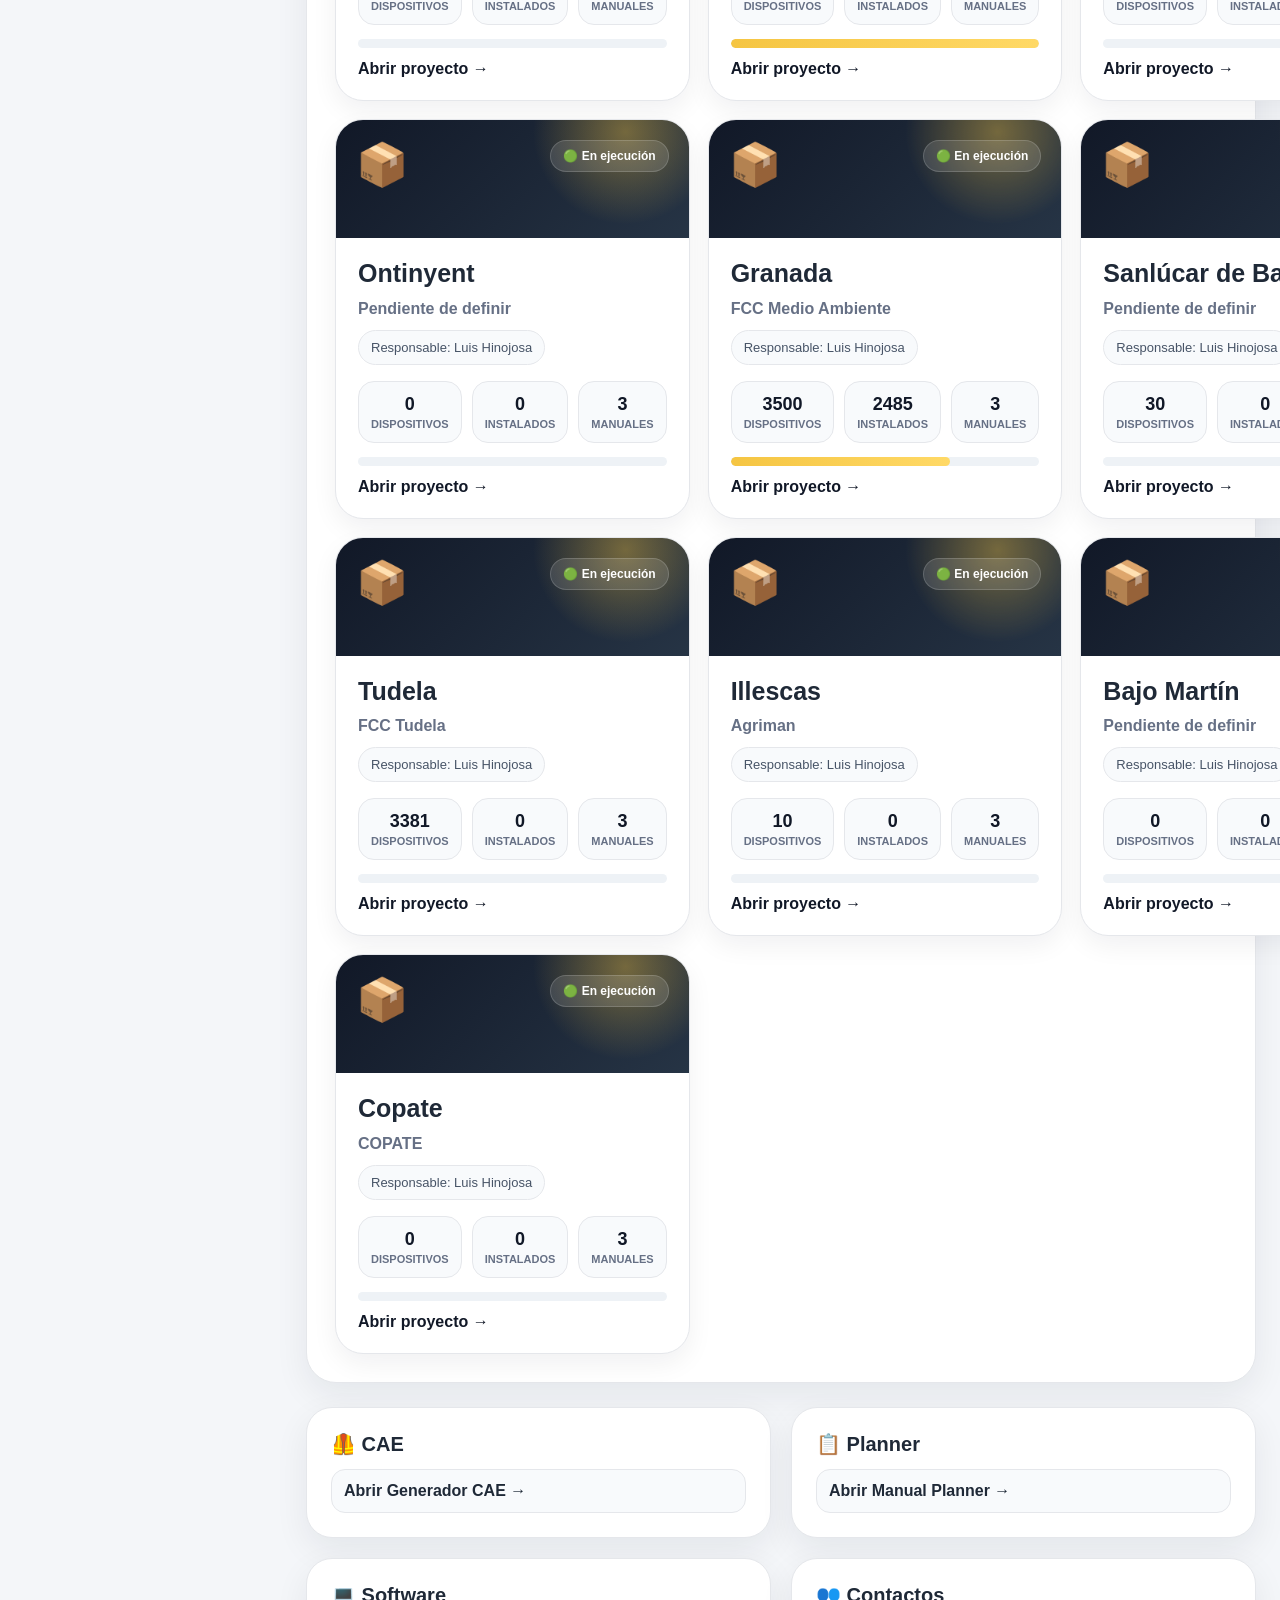
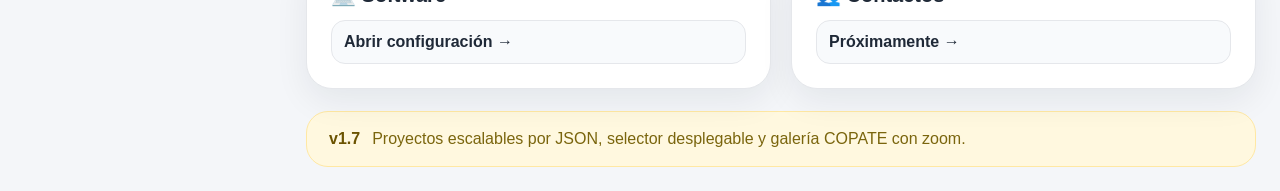
==== commit 133a56a1: "Add files via upload" ====
--- a/index.html
+++ b/index.html
@@ -4,7 +4,7 @@
   <meta charset="UTF-8" />
   <meta name="viewport" content="width=device-width, initial-scale=1.0" />
   <title>Citisend HUB · Proyectos</title>
-  <link rel="stylesheet" href="assets/style.css?v=1.6" />
+  <link rel="stylesheet" href="assets/style.css?v=1.7" />
 </head>
 <body>
   <div class="app-shell">
@@ -24,12 +24,12 @@
       </nav>
 
       <div class="sidebar-card">
-        <strong>Citisend HUB v1.6</strong>
-        <p>Proyectos cargados desde JSON, selector de proyectos y galería de prueba COPATE.</p>
+        <strong>Citisend HUB v1.7</strong>
+        <p>Proyectos destacados, selector global y galería COPATE.</p>
         <a href="#biblioteca">Ir a biblioteca →</a>
       </div>
 
-      <div class="version">Citisend HUB · v1.6</div>
+      <div class="version">Citisend HUB · v1.7</div>
     </aside>
 
     <main class="main">
@@ -107,7 +107,7 @@
           <div>
             <span class="label">Operaciones</span>
             <h2>Proyectos</h2>
-            <p>Accede a la ficha de cada proyecto, manuales relacionados, galería de instalación, contactos, Planner y software asociado.</p>
+            <p>Accede a proyectos destacados o busca cualquier proyecto desde el desplegable. Cada ficha carga sus datos desde JSON.</p>
           </div>
           <div class="library-stats project-stats">
             <div><strong id="statProjects">0</strong><span>Proyectos</span></div>
@@ -140,11 +140,11 @@
       </section>
 
       <section class="info-strip">
-        <strong>v1.6</strong><span>Proyectos escalables por JSON, selector desplegable y galería COPATE con zoom.</span>
+        <strong>v1.7</strong><span>Proyectos escalables por JSON, selector desplegable y galería COPATE con zoom.</span>
       </section>
     </main>
   </div>
 
-  <script src="assets/app.js?v=1.6"></script>
+  <script src="assets/app.js?v=1.7"></script>
 </body>
 </html>
--- a/assets/style.css
+++ b/assets/style.css
@@ -52,3 +52,5 @@
 .gallery-lightbox strong{color:#fff;font-size:16px;text-align:center}
 .gallery-lightbox-close{position:absolute;top:22px;right:24px;width:46px;height:46px;border:0;border-radius:999px;background:#fff;color:#111827;font-size:30px;line-height:1;cursor:pointer;font-weight:900}
 @media(max-width:760px){.project-controls{grid-template-columns:1fr}.gallery-lightbox{padding:14px}.gallery-lightbox-close{top:12px;right:12px}}
+
+.software-link{display:inline-flex;align-items:center;gap:6px;text-decoration:none}.software-link:hover{background:#fff3c4;transform:translateY(-1px)}
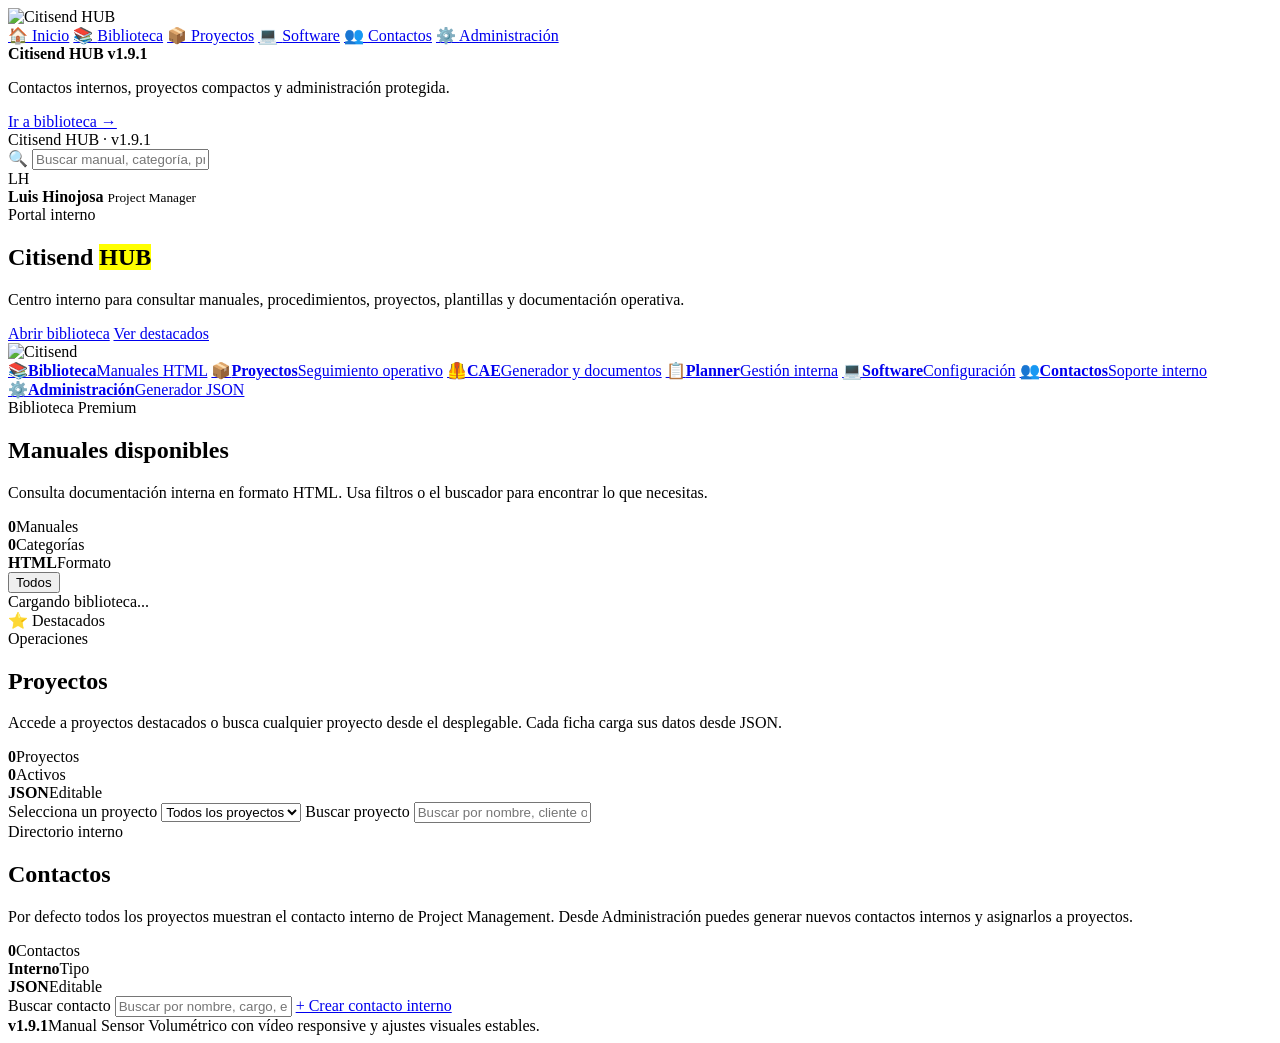
==== commit 83e3949d: "Add files via upload" ====
--- a/index.html
+++ b/index.html
@@ -4,7 +4,7 @@
   <meta charset="UTF-8" />
   <meta name="viewport" content="width=device-width, initial-scale=1.0" />
   <title>Citisend HUB · Proyectos</title>
-  <link rel="stylesheet" href="assets/style.css?v=1.7" />
+  <link rel="stylesheet" href="assets/style.css?v=1.9.1" />
 </head>
 <body>
   <div class="app-shell">
@@ -24,12 +24,12 @@
       </nav>
 
       <div class="sidebar-card">
-        <strong>Citisend HUB v1.7</strong>
-        <p>Proyectos destacados, selector global y galería COPATE.</p>
+        <strong>Citisend HUB v1.9.1</strong>
+        <p>Contactos internos, proyectos compactos y administración protegida.</p>
         <a href="#biblioteca">Ir a biblioteca →</a>
       </div>
 
-      <div class="version">Citisend HUB · v1.7</div>
+      <div class="version">Citisend HUB · v1.9.1</div>
     </aside>
 
     <main class="main">
@@ -130,21 +130,35 @@
         <div id="projectsGrid" class="projects-grid"></div>
       </section>
 
-      <section class="dashboard compact-dashboard">
-        <aside class="right-column full-row-actions">
-          <div id="cae" class="panel small-panel"><h2>🦺 CAE</h2><a href="manuales/generador-cae.html">Abrir Generador CAE →</a></div>
-          <div id="planner" class="panel small-panel"><h2>📋 Planner</h2><a href="manuales/gestion-proyectos.html">Abrir Manual Planner →</a></div>
-          <div id="software" class="panel small-panel"><h2>💻 Software</h2><a href="manuales/configuracion-dispositivos.html">Abrir configuración →</a></div>
-          <div id="contactos" class="panel small-panel"><h2>👥 Contactos</h2><a href="#">Próximamente →</a></div>
-        </aside>
+      <section id="contactos" class="contacts-panel">
+        <div class="library-header contacts-header">
+          <div>
+            <span class="label">Directorio interno</span>
+            <h2>Contactos</h2>
+            <p>Por defecto todos los proyectos muestran el contacto interno de Project Management. Desde Administración puedes generar nuevos contactos internos y asignarlos a proyectos.</p>
+          </div>
+          <div class="library-stats">
+            <div><strong id="statContacts">0</strong><span>Contactos</span></div>
+            <div><strong>Interno</strong><span>Tipo</span></div>
+            <div><strong>JSON</strong><span>Editable</span></div>
+          </div>
+        </div>
+        <div class="contacts-toolbar">
+          <label class="project-search-box">
+            <span>Buscar contacto</span>
+            <input id="contactSearch" type="text" placeholder="Buscar por nombre, cargo, empresa o proyecto..." />
+          </label>
+          <a href="admin.html#contact-admin" class="btn secondary">+ Crear contacto interno</a>
+        </div>
+        <div id="contactsGrid" class="contacts-directory-grid"></div>
       </section>
 
       <section class="info-strip">
-        <strong>v1.7</strong><span>Proyectos escalables por JSON, selector desplegable y galería COPATE con zoom.</span>
+        <strong>v1.9.1</strong><span>Manual Sensor Volumétrico con vídeo responsive y ajustes visuales estables.</span>
       </section>
     </main>
   </div>
 
-  <script src="assets/app.js?v=1.7"></script>
+  <script src="assets/app.js?v=1.8"></script>
 </body>
 </html>
